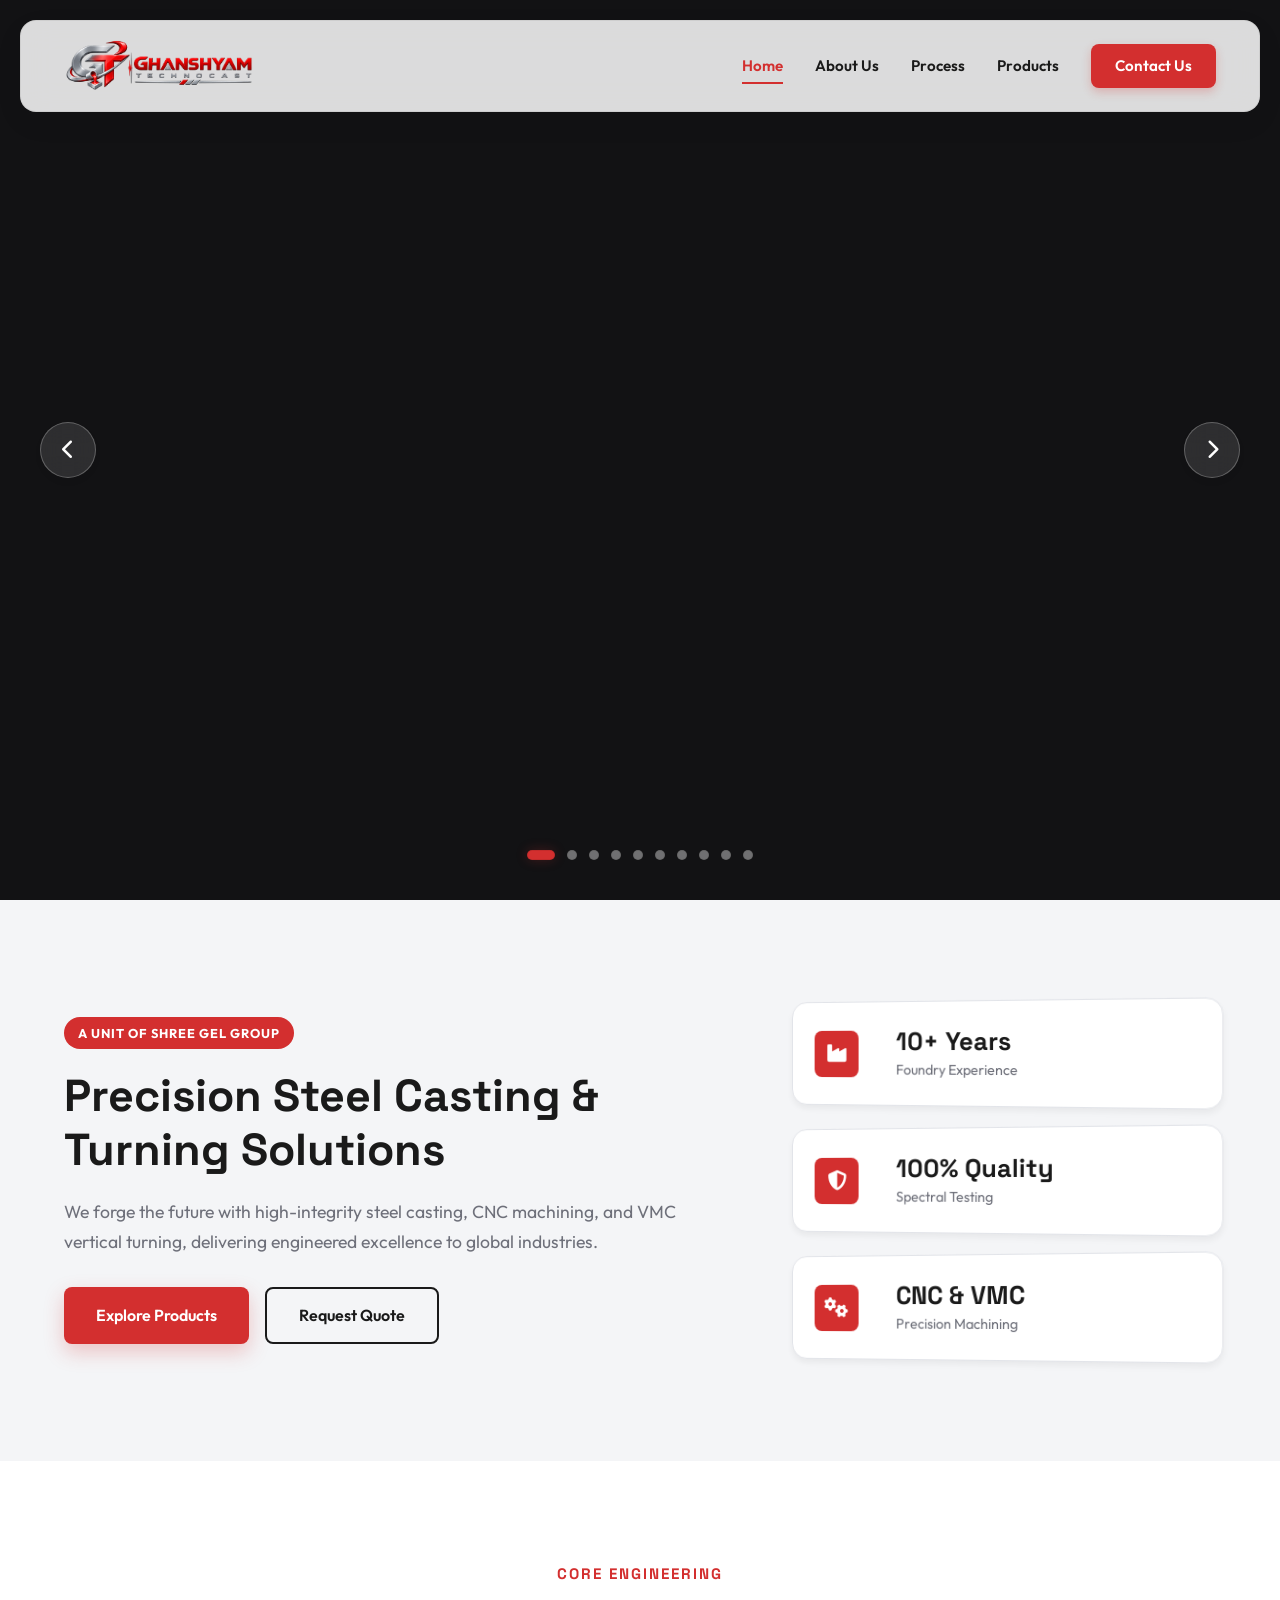
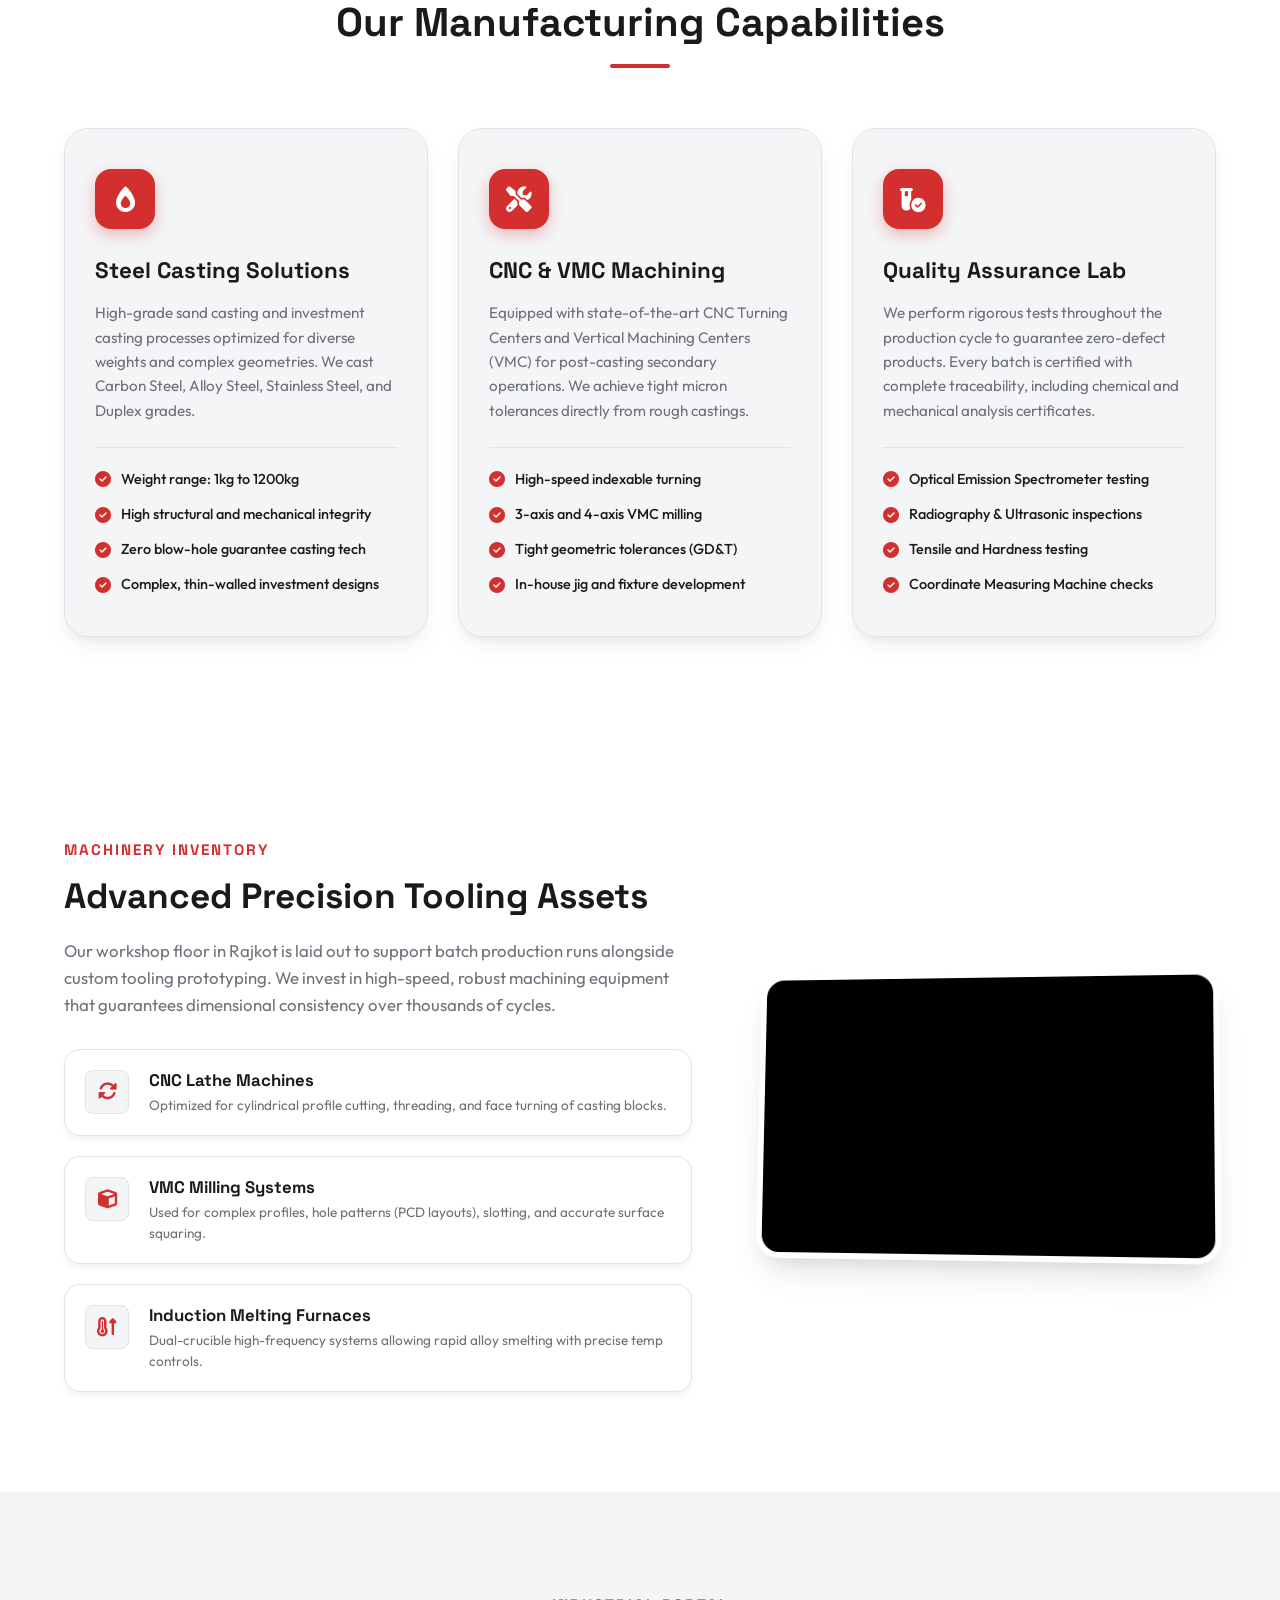
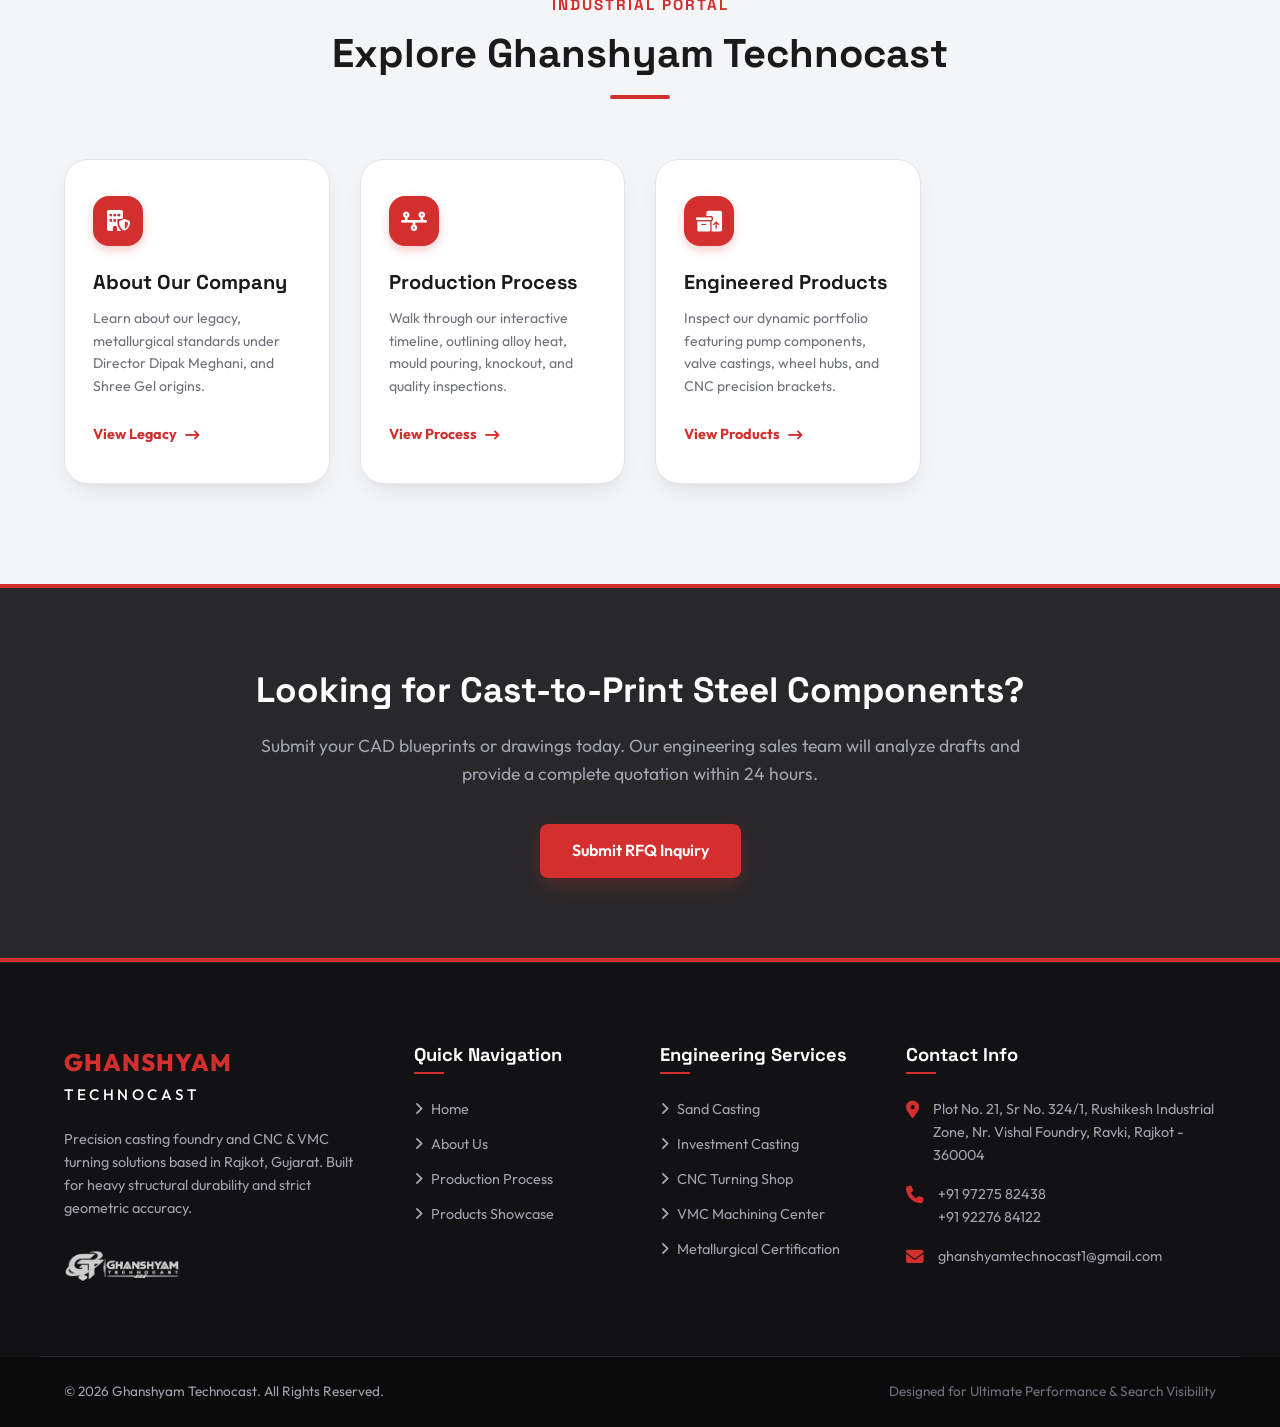
==== index.html @ 9646b6af "fix: mobile responsiveness, contact details layout, and logo image caching updates" ====
<!DOCTYPE html>
<html lang="en">
<head>
    <meta charset="UTF-8">
    <meta name="viewport" content="width=device-width, initial-scale=1.0">
    <title>Ghanshyam Technocast | Steel Castings & CNC VMC Machining Rajkot</title>
    
    <!-- SEO Meta Tags -->
    <meta name="description" content="Ghanshyam Technocast is a premier steel casting foundry and precision CNC & VMC turning solutions provider in Rajkot, Gujarat. Specializing in high-quality custom metal castings and machined engineering components.">
    <meta name="keywords" content="Steel Casting, Investment Casting, Sand Casting, CNC Turning, VMC Machining, Ghanshyam Technocast, Foundry Rajkot, Steel Foundry Gujarat, Precision Machining, Dipak Meghani, Shree Gel, Industrial Castings">
    <meta name="author" content="Ghanshyam Technocast">
    <meta name="robots" content="index, follow">
    
    <!-- Open Graph / Facebook -->
    <meta property="og:type" content="website">
    <meta property="og:url" content="https://www.ghanshyamtechnocast.com/">
    <meta property="og:title" content="Ghanshyam Technocast | Premium Steel Castings & CNC VMC Solutions">
    <meta property="og:description" content="Leading manufacturer of steel casting products and high-precision CNC/VMC machined components in Rajkot. Delivering unmatched quality, dimensional accuracy, and structural integrity.">
    <meta property="og:image" content="https://images.unsplash.com/photo-1504917595217-d4dc5ebe6122?q=80&w=800">

    <!-- Google Fonts -->
    <link rel="preconnect" href="https://fonts.googleapis.com">
    <link rel="preconnect" href="https://fonts.gstatic.com" crossorigin>
    <link href="https://fonts.googleapis.com/css2?family=Outfit:wght@300;400;500;600;700;800;900&family=Space+Grotesk:wght@400;500;600;700&display=swap" rel="stylesheet">

    <!-- FontAwesome Icons -->
    <link rel="stylesheet" href="https://cdnjs.cloudflare.com/ajax/libs/font-awesome/6.4.0/css/all.min.css">

    <!-- Custom CSS -->
    <link rel="stylesheet" href="style.css?v=1.4">

    <!-- JSON-LD Structured Data (SEO) -->
    <script type="application/ld+json">
    {
      "@context": "https://schema.org",
      "@type": "LocalBusiness",
      "name": "Ghanshyam Technocast",
      "image": "https://images.unsplash.com/photo-1504917595217-d4dc5ebe6122?q=80&w=800",
      "description": "Manufacturer of high-grade steel castings and provider of high-precision CNC & VMC turning solutions in Rajkot, Gujarat.",
      "address": {
        "@type": "PostalAddress",
        "streetAddress": "Plot No. 21, Sr No. 324/1, Rushikesh Industrial Zone, Nr. Vishal Foundry, Ravki",
        "addressLocality": "Rajkot",
        "addressRegion": "Gujarat",
        "postalCode": "360004",
        "addressCountry": "IN"
      },
      "geo": {
        "@type": "GeoCoordinates",
        "latitude": "22.1852",
        "longitude": "70.7936"
      },
      "url": "https://www.ghanshyamtechnocast.com/",
      "telephone": "+919727582438",
      "priceRange": "$$",
      "openingHoursSpecification": [
        {
          "@type": "OpeningHoursSpecification",
          "dayOfWeek": [
            "Monday",
            "Tuesday",
            "Wednesday",
            "Thursday",
            "Friday",
            "Saturday"
          ],
          "opens": "08:00",
          "closes": "18:00"
        }
      ],
      "founder": {
        "@type": "Person",
        "name": "Dipak Meghani"
      },
      "department": {
        "@type": "MassManufacturing",
        "name": "Steel Foundry & Precision Machine Shop"
      }
    }
    </script>
</head>
<body>

    <!-- Scroll Progress Indicator -->
    <div id="scroll-progress"></div>

    <!-- Header / Navigation Bar -->
    <header class="header">
        <div class="container header-container">
            <a href="index.html" class="logo-image-link">
                <img src="Ghanshyam Technocast Logo.png?v=1.5" alt="Ghanshyam Technocast Logo" class="navbar-logo-img">
            </a>
            
            <nav class="nav-menu">
                <a href="index.html" class="nav-link active">Home</a>
                <a href="about.html" class="nav-link">About Us</a>
                <a href="process.html" class="nav-link">Process</a>
                <a href="products.html" class="nav-link">Products</a>
                <a href="contact.html" class="nav-link contact-btn">Contact Us</a>
            </nav>

            <button class="mobile-nav-toggle" aria-label="Toggle navigation">
                <span class="bar"></span>
                <span class="bar"></span>
                <span class="bar"></span>
            </button>
        </div>
    </header>

    <!-- Hero Section -->
    <section id="home" class="hero-section">
        <!-- Image Slider (10 Casting Images) -->
        <div class="hero-slider">
            <div class="slide active" style="background-image: linear-gradient(rgba(18, 18, 20, 0.2), rgba(18, 18, 20, 0.45)), url('images/casting1.png');"></div>
            <div class="slide" style="background-image: linear-gradient(rgba(18, 18, 20, 0.2), rgba(18, 18, 20, 0.45)), url('images/casting2.png');"></div>
            <div class="slide" style="background-image: linear-gradient(rgba(18, 18, 20, 0.2), rgba(18, 18, 20, 0.45)), url('images/casting3.png');"></div>
            <div class="slide" style="background-image: linear-gradient(rgba(18, 18, 20, 0.2), rgba(18, 18, 20, 0.45)), url('images/casting4.png');"></div>
            <div class="slide" style="background-image: linear-gradient(rgba(18, 18, 20, 0.2), rgba(18, 18, 20, 0.45)), url('images/casting5.png');"></div>
            <div class="slide" style="background-image: linear-gradient(rgba(18, 18, 20, 0.2), rgba(18, 18, 20, 0.45)), url('images/casting6.png');"></div>
            <div class="slide" style="background-image: linear-gradient(rgba(18, 18, 20, 0.2), rgba(18, 18, 20, 0.45)), url('images/casting7.png');"></div>
            <div class="slide" style="background-image: linear-gradient(rgba(18, 18, 20, 0.2), rgba(18, 18, 20, 0.45)), url('images/casting8.png');"></div>
            <div class="slide" style="background-image: linear-gradient(rgba(18, 18, 20, 0.2), rgba(18, 18, 20, 0.45)), url('images/casting9.png');"></div>
            <div class="slide" style="background-image: linear-gradient(rgba(18, 18, 20, 0.2), rgba(18, 18, 20, 0.45)), url('images/casting10.png');"></div>
        </div>

        <!-- Slider Navigation Controls -->
        <button class="slider-btn prev-btn" aria-label="Previous Slide">
            <i class="fa-solid fa-chevron-left"></i>
        </button>
        <button class="slider-btn next-btn" aria-label="Next Slide">
            <i class="fa-solid fa-chevron-right"></i>
        </button>

        <!-- Slider Navigation Dots -->
        <div class="slider-dots">
            <span class="dot active" data-slide="0"></span>
            <span class="dot" data-slide="1"></span>
            <span class="dot" data-slide="2"></span>
            <span class="dot" data-slide="3"></span>
            <span class="dot" data-slide="4"></span>
            <span class="dot" data-slide="5"></span>
            <span class="dot" data-slide="6"></span>
            <span class="dot" data-slide="7"></span>
            <span class="dot" data-slide="8"></span>
            <span class="dot" data-slide="9"></span>
        </div>

    </section>

    <!-- Intro / Welcoming Overview Section (Moved from hero overlay) -->
    <section id="intro-overview" class="intro-overview-section scroll-reveal" style="background-color: var(--color-bg-light);">
        <div class="container intro-overview-grid">
            <div class="intro-text-column">
                <div class="badge" style="display: inline-block; background: var(--color-primary); color: #ffffff; padding: 6px 14px; border-radius: var(--radius-full); font-size: 0.8rem; font-weight: 700; letter-spacing: 1px; text-transform: uppercase; margin-bottom: 20px;">A Unit of Shree Gel Group</div>
                <h2 class="intro-title" style="font-size: 2.8rem; font-weight: 800; color: var(--color-text-dark); margin-bottom: 20px; line-height: 1.2;">Precision Steel Casting & Turning Solutions</h2>
                <p class="intro-subtitle" style="font-size: 1.1rem; color: var(--color-text-muted); line-height: 1.7; margin-bottom: 30px;">We forge the future with high-integrity steel casting, CNC machining, and VMC vertical turning, delivering engineered excellence to global industries.</p>
                <div class="intro-actions" style="display: flex; gap: 16px;">
                    <a href="products.html" class="btn btn-primary">Explore Products</a>
                    <a href="contact.html" class="btn btn-outline" style="border-color: var(--color-text-dark); color: var(--color-text-dark);">Request Quote</a>
                </div>
            </div>
            
            <div class="intro-stats-column" style="display: flex; flex-direction: column; gap: 20px;">
                <div class="stat-card-3d" style="background: #ffffff; border: 1px solid var(--color-border-light); box-shadow: var(--shadow-3d-flat);">
                    <div class="stat-icon-wrapper" style="background: var(--color-primary); color: #ffffff;"><i class="fa-solid fa-industry"></i></div>
                    <div class="stat-info" style="margin-left: 20px; display: inline-block; vertical-align: middle;">
                        <h3 style="font-size: 1.6rem; font-weight: 700; color: var(--color-text-dark); margin-bottom: 2px;">10+ Years</h3>
                        <p style="font-size: 0.9rem; color: var(--color-text-muted); margin-bottom: 0;">Foundry Experience</p>
                    </div>
                </div>
                <div class="stat-card-3d" style="background: #ffffff; border: 1px solid var(--color-border-light); box-shadow: var(--shadow-3d-flat);">
                    <div class="stat-icon-wrapper" style="background: var(--color-primary); color: #ffffff;"><i class="fa-solid fa-shield-halved"></i></div>
                    <div class="stat-info" style="margin-left: 20px; display: inline-block; vertical-align: middle;">
                        <h3 style="font-size: 1.6rem; font-weight: 700; color: var(--color-text-dark); margin-bottom: 2px;">100% Quality</h3>
                        <p style="font-size: 0.9rem; color: var(--color-text-muted); margin-bottom: 0;">Spectral Testing</p>
                    </div>
                </div>
                <div class="stat-card-3d" style="background: #ffffff; border: 1px solid var(--color-border-light); box-shadow: var(--shadow-3d-flat);">
                    <div class="stat-icon-wrapper" style="background: var(--color-primary); color: #ffffff;"><i class="fa-solid fa-gears"></i></div>
                    <div class="stat-info" style="margin-left: 20px; display: inline-block; vertical-align: middle;">
                        <h3 style="font-size: 1.6rem; font-weight: 700; color: var(--color-text-dark); margin-bottom: 2px;">CNC & VMC</h3>
                        <p style="font-size: 0.9rem; color: var(--color-text-muted); margin-bottom: 0;">Precision Machining</p>
                    </div>
                </div>
            </div>
        </div>
    </section>

    <!-- Capabilities Section (Merged back to homepage) -->
    <section id="capabilities" class="capabilities-section scroll-reveal">
        <div class="container">
            <div class="section-header">
                <span class="sub-heading">Core Engineering</span>
                <h2>Our Manufacturing Capabilities</h2>
                <div class="header-line"></div>
            </div>

            <div class="capabilities-grid">
                <!-- Card 1: Steel Casting -->
                <div class="capability-card-3d tilt-target">
                    <div class="card-glow"></div>
                    <div class="card-inner">
                        <div class="icon-box"><i class="fa-solid fa-fire-flame-simple"></i></div>
                        <h3>Steel Casting Solutions</h3>
                        <p>High-grade sand casting and investment casting processes optimized for diverse weights and complex geometries. We cast Carbon Steel, Alloy Steel, Stainless Steel, and Duplex grades.</p>
                        <ul class="capability-bullets">
                            <li><i class="fa-solid fa-circle-check"></i> Weight range: 1kg to 1200kg</li>
                            <li><i class="fa-solid fa-circle-check"></i> High structural and mechanical integrity</li>
                            <li><i class="fa-solid fa-circle-check"></i> Zero blow-hole guarantee casting tech</li>
                            <li><i class="fa-solid fa-circle-check"></i> Complex, thin-walled investment designs</li>
                        </ul>
                    </div>
                </div>

                <!-- Card 2: CNC / VMC Turning -->
                <div class="capability-card-3d tilt-target">
                    <div class="card-glow"></div>
                    <div class="card-inner">
                        <div class="icon-box"><i class="fa-solid fa-screwdriver-wrench"></i></div>
                        <h3>CNC & VMC Machining</h3>
                        <p>Equipped with state-of-the-art CNC Turning Centers and Vertical Machining Centers (VMC) for post-casting secondary operations. We achieve tight micron tolerances directly from rough castings.</p>
                        <ul class="capability-bullets">
                            <li><i class="fa-solid fa-circle-check"></i> High-speed indexable turning</li>
                            <li><i class="fa-solid fa-circle-check"></i> 3-axis and 4-axis VMC milling</li>
                            <li><i class="fa-solid fa-circle-check"></i> Tight geometric tolerances (GD&T)</li>
                            <li><i class="fa-solid fa-circle-check"></i> In-house jig and fixture development</li>
                        </ul>
                    </div>
                </div>

                <!-- Card 3: Quality Testing -->
                <div class="capability-card-3d tilt-target">
                    <div class="card-glow"></div>
                    <div class="card-inner">
                        <div class="icon-box"><i class="fa-solid fa-vial-circle-check"></i></div>
                        <h3>Quality Assurance Lab</h3>
                        <p>We perform rigorous tests throughout the production cycle to guarantee zero-defect products. Every batch is certified with complete traceability, including chemical and mechanical analysis certificates.</p>
                        <ul class="capability-bullets">
                            <li><i class="fa-solid fa-circle-check"></i> Optical Emission Spectrometer testing</li>
                            <li><i class="fa-solid fa-circle-check"></i> Radiography & Ultrasonic inspections</li>
                            <li><i class="fa-solid fa-circle-check"></i> Tensile and Hardness testing</li>
                            <li><i class="fa-solid fa-circle-check"></i> Coordinate Measuring Machine checks</li>
                        </ul>
                    </div>
                </div>
            </div>
        </div>
    </section>

    <!-- Machinery Assets Section -->
    <section class="quality-assurance-section scroll-reveal" style="background-color: #ffffff;">
        <div class="container">
            <div class="quality-detailed-grid">
                <div class="quality-text-box">
                    <span class="sub-heading">Machinery Inventory</span>
                    <h2>Advanced Precision Tooling Assets</h2>
                    <p>Our workshop floor in Rajkot is laid out to support batch production runs alongside custom tooling prototyping. We invest in high-speed, robust machining equipment that guarantees dimensional consistency over thousands of cycles.</p>
                    
                    <div class="qa-grid-3d">
                        <div class="qa-card-mini-3d">
                            <i class="fa-solid fa-rotate"></i>
                            <div>
                                <h4>CNC Lathe Machines</h4>
                                <p>Optimized for cylindrical profile cutting, threading, and face turning of casting blocks.</p>
                            </div>
                        </div>

                        <div class="qa-card-mini-3d">
                            <i class="fa-solid fa-cube"></i>
                            <div>
                                <h4>VMC Milling Systems</h4>
                                <p>Used for complex profiles, hole patterns (PCD layouts), slotting, and accurate surface squaring.</p>
                            </div>
                        </div>

                        <div class="qa-card-mini-3d">
                            <i class="fa-solid fa-temperature-arrow-up"></i>
                            <div>
                                <h4>Induction Melting Furnaces</h4>
                                <p>Dual-crucible high-frequency systems allowing rapid alloy smelting with precise temp controls.</p>
                            </div>
                        </div>
                    </div>
                </div>

                <div class="quality-visual-box">
                    <div class="video-card-3d">
                        <video class="machinery-video-player" autoplay muted loop playsinline>
                            <source src="Technocast Video.mp4" type="video/mp4">
                            Your browser does not support the video tag.
                        </video>
                    </div>
                </div>
            </div>
        </div>
    </section>

    <!-- Welcome / Shortcuts Portal Section -->
    <section class="home-portal-section scroll-reveal">
        <div class="container">
            <div class="section-header">
                <span class="sub-heading">Industrial Portal</span>
                <h2>Explore Ghanshyam Technocast</h2>
                <div class="header-line"></div>
            </div>

            <div class="portal-grid">
                <!-- Portal Card 1: About Us -->
                <div class="portal-card-3d tilt-target">
                    <div class="card-glow"></div>
                    <div class="card-inner">
                        <div class="portal-icon"><i class="fa-solid fa-building-shield"></i></div>
                        <h3>About Our Company</h3>
                        <p>Learn about our legacy, metallurgical standards under Director Dipak Meghani, and Shree Gel origins.</p>
                        <a href="about.html" class="portal-link">View Legacy <i class="fa-solid fa-arrow-right-long"></i></a>
                    </div>
                </div>

                <!-- Portal Card 2: Process -->
                <div class="portal-card-3d tilt-target">
                    <div class="card-glow"></div>
                    <div class="card-inner">
                        <div class="portal-icon"><i class="fa-solid fa-timeline"></i></div>
                        <h3>Production Process</h3>
                        <p>Walk through our interactive timeline, outlining alloy heat, mould pouring, knockout, and quality inspections.</p>
                        <a href="process.html" class="portal-link">View Process <i class="fa-solid fa-arrow-right-long"></i></a>
                    </div>
                </div>

                <!-- Portal Card 3: Products -->
                <div class="portal-card-3d tilt-target">
                    <div class="card-glow"></div>
                    <div class="card-inner">
                        <div class="portal-icon"><i class="fa-solid fa-boxes-packing"></i></div>
                        <h3>Engineered Products</h3>
                        <p>Inspect our dynamic portfolio featuring pump components, valve castings, wheel hubs, and CNC precision brackets.</p>
                        <a href="products.html" class="portal-link">View Products <i class="fa-solid fa-arrow-right-long"></i></a>
                    </div>
                </div>
            </div>
        </div>
    </section>

    <!-- Call to Action Banner -->
    <section class="qc-banner scroll-reveal">
        <div class="container qc-wrapper">
            <div class="qc-content">
                <h2>Looking for Cast-to-Print Steel Components?</h2>
                <p>Submit your CAD blueprints or drawings today. Our engineering sales team will analyze drafts and provide a complete quotation within 24 hours.</p>
                <div class="qc-actions">
                    <a href="contact.html" class="btn btn-primary">Submit RFQ Inquiry</a>
                </div>
            </div>
        </div>
    </section>

    <!-- Footer -->
    <footer class="footer">
        <div class="container footer-grid">
            <div class="footer-col brand-col">
                <a href="index.html" class="footer-logo">
                    <span class="logo-red">GHANSHYAM</span>
                    <span class="logo-white">TECHNOCAST</span>
                </a>
                <p class="brand-desc">Precision casting foundry and CNC & VMC turning solutions based in Rajkot, Gujarat. Built for heavy structural durability and strict geometric accuracy.</p>
                <div class="footer-logo-container" style="margin-top: 15px;">
                    <img src="Ghanshyam Technocast Logo.png?v=1.5" alt="Ghanshyam Technocast Logo" class="footer-logo-img" style="max-height: 45px; width: auto; object-fit: contain; filter: brightness(0) invert(1); opacity: 0.8; transition: opacity 0.3s ease;">
                </div>
            </div>

            <div class="footer-col links-col">
                <h3>Quick Navigation</h3>
                <ul class="footer-links">
                    <li><a href="index.html"><i class="fa-solid fa-angle-right"></i> Home</a></li>
                    <li><a href="about.html"><i class="fa-solid fa-angle-right"></i> About Us</a></li>
                    <li><a href="process.html"><i class="fa-solid fa-angle-right"></i> Production Process</a></li>
                    <li><a href="products.html"><i class="fa-solid fa-angle-right"></i> Products Showcase</a></li>
                </ul>
            </div>

            <div class="footer-col links-col">
                <h3>Engineering Services</h3>
                <ul class="footer-links">
                    <li><a href="index.html#capabilities"><i class="fa-solid fa-angle-right"></i> Sand Casting</a></li>
                    <li><a href="index.html#capabilities"><i class="fa-solid fa-angle-right"></i> Investment Casting</a></li>
                    <li><a href="index.html#capabilities"><i class="fa-solid fa-angle-right"></i> CNC Turning Shop</a></li>
                    <li><a href="index.html#capabilities"><i class="fa-solid fa-angle-right"></i> VMC Machining Center</a></li>
                    <li><a href="index.html#capabilities"><i class="fa-solid fa-angle-right"></i> Metallurgical Certification</a></li>
                </ul>
            </div>

            <div class="footer-col contact-col">
                <h3>Contact Info</h3>
                <ul class="footer-contact">
                    <li>
                        <i class="fa-solid fa-location-dot"></i>
                        <span>Plot No. 21, Sr No. 324/1, Rushikesh Industrial Zone, Nr. Vishal Foundry, Ravki, Rajkot - 360004</span>
                    </li>
                    <li>
                        <i class="fa-solid fa-phone"></i>
                        <span>
                            <a href="tel:+919727582438">+91 97275 82438</a><br>
                            <a href="tel:+919227684122">+91 92276 84122</a>
                        </span>
                    </li>
                    <li>
                        <i class="fa-solid fa-envelope"></i>
                        <span>
                            <a href="mailto:ghanshyamtechnocast1@gmail.com">ghanshyamtechnocast1@gmail.com</a>
                        </span>
                    </li>
                </ul>
            </div>
        </div>

        <div class="footer-bottom">
            <div class="container footer-bottom-wrapper">
                <p class="copyright">&copy; <span id="year">2026</span> Ghanshyam Technocast. All Rights Reserved.</p>
                <p class="designer">Designed for Ultimate Performance & Search Visibility</p>
            </div>
        </div>
    </footer>

    <!-- Custom Script -->
    <script src="script.js"></script>
</body>
</html>
---- style.css ----
/* 
   Ghanshyam Technocast - Premium Styling System
   Theme: Red, White, Grey
   Design Style: Premium 3D, Glassmorphism, Micro-animations, Stylish Typography
*/

/* --- Design Tokens / CSS Variables --- */
:root {
    /* Color Palette */
    --color-bg-dark: #121214;
    --color-bg-light: #f4f5f7;
    --color-bg-card-dark: #1c1c1f;
    --color-bg-card-light: #ffffff;
    
    --color-primary: #d32f2f;      /* Premium Crimson Red */
    --color-primary-hover: #ef5350;/* Lighter Red */
    --color-primary-glow: rgba(211, 47, 47, 0.25);
    
    --color-text-dark: #1a1a1a;
    --color-text-light: #ffffff;
    --color-text-muted: #6e707a;
    --color-text-muted-light: #a0a2ad;
    
    --color-border-light: #e2e4e9;
    --color-border-dark: #2a2a2e;
    
    /* Typography */
    --font-heading: 'Space Grotesk', sans-serif;
    --font-body: 'Outfit', sans-serif;
    
    /* Shadows & Depths (3D Effect) */
    --shadow-3d-flat: 0 4px 6px rgba(0, 0, 0, 0.05);
    --shadow-3d-normal: 0 10px 25px -5px rgba(0, 0, 0, 0.08), 0 8px 10px -6px rgba(0, 0, 0, 0.05);
    --shadow-3d-premium: 0 20px 35px -10px rgba(0, 0, 0, 0.12), 0 10px 20px -8px rgba(0, 0, 0, 0.08);
    --shadow-3d-hover: 0 30px 50px -15px rgba(0, 0, 0, 0.2), 0 15px 25px -10px rgba(211, 47, 47, 0.15);
    
    --shadow-inset-3d: inset 0 2px 4px rgba(0, 0, 0, 0.06), inset 0 -2px 4px rgba(255, 255, 255, 0.8);
    --shadow-inset-3d-dark: inset 0 2px 4px rgba(0, 0, 0, 0.5), inset 0 -2px 4px rgba(255, 255, 255, 0.05);

    /* Border Radius */
    --radius-sm: 8px;
    --radius-md: 16px;
    --radius-lg: 24px;
    --radius-full: 9999px;
    
    /* Transitions */
    --transition-smooth: all 0.4s cubic-bezier(0.25, 1, 0.5, 1);
    --transition-fast: all 0.2s ease;
}

/* --- Base & Reset Rules --- */
*, *::before, *::after {
    box-sizing: border-box;
    margin: 0;
    padding: 0;
}

html {
    scroll-behavior: smooth;
    font-size: 16px;
    background-color: var(--color-bg-light);
    color: var(--color-text-dark);
    font-family: var(--font-body);
    overflow-x: hidden;
}

body {
    overflow-x: hidden;
    line-height: 1.6;
    -webkit-font-smoothing: antialiased;
}

.container {
    width: 100%;
    max-width: 1200px;
    margin: 0 auto;
    padding: 0 24px;
}

/* --- Typography System --- */
h1, h2, h3, h4, h5, h6 {
    font-family: var(--font-heading);
    font-weight: 700;
    line-height: 1.25;
    color: var(--color-text-dark);
}

a {
    color: inherit;
    text-decoration: none;
    transition: var(--transition-fast);
}

/* Scroll Progress Bar */
#scroll-progress {
    position: fixed;
    top: 0;
    left: 0;
    height: 4px;
    background: linear-gradient(90deg, var(--color-primary), var(--color-primary-hover));
    width: 0%;
    z-index: 1000;
    transition: width 0.1s ease-out;
}

/* --- Header & Floating Navigation --- */
.header {
    position: fixed;
    top: 20px;
    left: 0;
    right: 0;
    width: calc(100% - 40px);
    max-width: 1440px;
    margin: 0 auto;
    background: rgba(255, 255, 255, 0.85);
    backdrop-filter: blur(16px);
    -webkit-backdrop-filter: blur(16px);
    border: 1px solid rgba(0, 0, 0, 0.06);
    box-shadow: 0 10px 30px rgba(0, 0, 0, 0.05);
    border-radius: var(--radius-md);
    z-index: 999;
    transition: var(--transition-smooth);
}

/* Scroll adaptation of header */
.header.scrolled {
    top: 0;
    width: 100%;
    max-width: 100%;
    border-radius: 0;
    border-left: none;
    border-right: none;
    border-top: none;
    background: rgba(255, 255, 255, 0.96);
    box-shadow: 0 8px 30px rgba(0, 0, 0, 0.08);
}

.header-container {
    display: flex;
    justify-content: space-between;
    align-items: center;
    height: 90px;
}

/* Logo Design */
.logo {
    display: flex;
    flex-direction: column;
    font-family: var(--font-heading);
    line-height: 1;
}

.logo-red {
    font-size: 1.4rem;
    font-weight: 800;
    letter-spacing: 1px;
    color: var(--color-primary);
}

.logo-text {
    font-size: 0.9rem;
    font-weight: 500;
    color: var(--color-text-muted);
    letter-spacing: 3px;
    margin-top: 2px;
}

/* Navigation Links */
.nav-menu {
    display: flex;
    align-items: center;
    gap: 32px;
}

.nav-link {
    font-size: 0.95rem;
    font-weight: 600;
    color: var(--color-text-dark);
    position: relative;
    padding: 6px 0;
}

.nav-link::after {
    content: '';
    position: absolute;
    bottom: 0;
    left: 0;
    width: 0;
    height: 2px;
    background-color: var(--color-primary);
    transition: var(--transition-fast);
}

.nav-link:hover {
    color: var(--color-primary);
}

.nav-link:hover::after,
.nav-link.active::after {
    width: 100%;
}

.nav-link.active {
    color: var(--color-primary);
}

/* Call-to-action Nav Button */
.contact-btn {
    background: var(--color-primary);
    color: var(--color-text-light) !important;
    padding: 10px 24px !important;
    border-radius: var(--radius-sm);
    box-shadow: 0 4px 10px var(--color-primary-glow);
    font-weight: 600;
}

.contact-btn::after {
    display: none;
}

.contact-btn:hover {
    background: var(--color-primary-hover);
    transform: translateY(-2px);
    box-shadow: 0 6px 15px var(--color-primary-glow);
}

/* Mobile Nav Toggle */
.mobile-nav-toggle {
    display: none;
    background: none;
    border: none;
    cursor: pointer;
    flex-direction: column;
    justify-content: space-between;
    width: 24px;
    height: 18px;
}

.mobile-nav-toggle .bar {
    width: 100%;
    height: 2px;
    background-color: var(--color-text-dark);
    transition: var(--transition-fast);
}

/* --- Hero Section & Dynamic Slider --- */
.hero-section {
    position: relative;
    height: 100vh;
    min-height: 700px;
    display: flex;
    align-items: center;
    justify-content: center;
    overflow: hidden;
    background-color: var(--color-bg-dark);
}

.hero-slider {
    position: absolute;
    top: 0;
    left: 0;
    width: 100%;
    height: 100%;
    z-index: 1;
}

.hero-slider .slide {
    position: absolute;
    top: 0;
    left: 0;
    width: 100%;
    height: 100%;
    background-size: cover;
    background-position: center;
    opacity: 0;
    transition: opacity 1.5s ease-in-out;
}

.hero-slider .slide.active {
    opacity: 1;
}

.hero-content-wrapper {
    position: relative;
    z-index: 2;
    display: grid;
    grid-template-columns: 1.2fr 0.8fr;
    align-items: center;
    gap: 48px;
    margin-top: 60px;
}

.hero-content {
    color: var(--color-text-light);
}

.hero-content .badge {
    display: inline-block;
    background: var(--color-primary);
    color: var(--color-text-light);
    font-weight: 700;
    font-size: 0.85rem;
    padding: 6px 16px;
    border-radius: var(--radius-full);
    margin-bottom: 24px;
    letter-spacing: 1px;
}

.hero-title {
    font-size: 3.5rem;
    font-weight: 800;
    color: var(--color-text-light);
    margin-bottom: 20px;
    line-height: 1.15;
}

.hero-subtitle {
    font-size: 1.2rem;
    font-weight: 400;
    color: var(--color-text-muted-light);
    margin-bottom: 36px;
    max-width: 580px;
}

.hero-actions {
    display: flex;
    gap: 16px;
}

/* Button UI Components */
.btn {
    display: inline-flex;
    align-items: center;
    justify-content: center;
    padding: 14px 32px;
    font-size: 1rem;
    font-weight: 600;
    border-radius: var(--radius-sm);
    transition: var(--transition-smooth);
    cursor: pointer;
    border: none;
}

.btn-primary {
    background: var(--color-primary);
    color: var(--color-text-light);
    box-shadow: 0 8px 20px var(--color-primary-glow);
}

.btn-primary:hover {
    background: var(--color-primary-hover);
    transform: translateY(-3px);
    box-shadow: 0 12px 25px rgba(211, 47, 47, 0.4);
}

.btn-outline {
    background: transparent;
    color: var(--color-text-light);
    border: 2px solid rgba(255, 255, 255, 0.4);
}

.btn-outline:hover {
    border-color: var(--color-text-light);
    background: rgba(255, 255, 255, 0.1);
    transform: translateY(-3px);
}

.btn-sm {
    padding: 8px 18px;
    font-size: 0.85rem;
}

/* 3D Stat Cards in Hero Section */
.hero-stats-grid {
    display: flex;
    flex-direction: column;
    gap: 20px;
}

.stat-card-3d {
    background: rgba(28, 28, 31, 0.6);
    border: 1px solid rgba(255, 255, 255, 0.1);
    backdrop-filter: blur(12px);
    -webkit-backdrop-filter: blur(12px);
    border-radius: var(--radius-md);
    padding: 24px;
    display: flex;
    align-items: center;
    gap: 20px;
    box-shadow: var(--shadow-3d-normal);
    transition: var(--transition-smooth);
    transform: perspective(800px) rotateY(-10deg);
}

.stat-card-3d:hover {
    transform: perspective(800px) rotateY(0deg) translateY(-5px);
    border-color: var(--color-primary);
    background: rgba(28, 28, 31, 0.85);
    box-shadow: var(--shadow-3d-hover);
}

.stat-icon-wrapper {
    width: 48px;
    height: 48px;
    border-radius: var(--radius-sm);
    background: var(--color-primary);
    color: var(--color-text-light);
    display: flex;
    align-items: center;
    justify-content: center;
    font-size: 1.3rem;
}

.stat-card-3d h3 {
    font-size: 1.6rem;
    font-weight: 700;
    color: var(--color-text-light);
}

.stat-card-3d p {
    font-size: 0.9rem;
    color: var(--color-text-muted-light);
}

/* Scroll indicator */
.hero-scroll-indicator {
    position: absolute;
    bottom: 24px;
    left: 50%;
    transform: translateX(-50%);
    z-index: 2;
    display: flex;
    flex-direction: column;
    align-items: center;
    gap: 8px;
    color: var(--color-text-muted-light);
    font-size: 0.75rem;
    letter-spacing: 2px;
}

.hero-scroll-indicator .mouse {
    width: 20px;
    height: 32px;
    border: 2px solid var(--color-text-muted-light);
    border-radius: 12px;
    position: relative;
}

.hero-scroll-indicator .wheel {
    width: 4px;
    height: 8px;
    background: var(--color-primary);
    border-radius: 2px;
    position: absolute;
    top: 6px;
    left: 50%;
    transform: translateX(-50%);
    animation: scroll-wheel 1.6s infinite;
}

@keyframes scroll-wheel {
    0% { top: 6px; opacity: 1; }
    50% { top: 16px; opacity: 0; }
    100% { top: 6px; opacity: 1; }
}

/* --- Section Formatting System --- */
section {
    padding: 100px 0;
}

.section-header {
    text-align: center;
    max-width: 700px;
    margin: 0 auto 60px auto;
}

.sub-heading {
    display: inline-block;
    color: var(--color-primary);
    font-family: var(--font-heading);
    font-weight: 700;
    font-size: 0.95rem;
    letter-spacing: 2px;
    text-transform: uppercase;
    margin-bottom: 12px;
}

.section-header h2 {
    font-size: 2.5rem;
    font-weight: 800;
}

.header-line {
    width: 60px;
    height: 4px;
    background-color: var(--color-primary);
    margin: 16px auto 0 auto;
    border-radius: var(--radius-full);
}

/* --- About Section --- */
.about-section {
    background-color: var(--color-bg-light);
}

.about-grid {
    display: grid;
    grid-template-columns: 1.1fr 0.9fr;
    gap: 60px;
    align-items: center;
}

.about-text-content h3 {
    font-size: 1.8rem;
    margin-bottom: 20px;
    color: var(--color-text-dark);
}

.about-text-content p {
    color: var(--color-text-muted);
    margin-bottom: 20px;
    font-size: 1.05rem;
}

.features-list {
    margin-top: 36px;
    display: flex;
    flex-direction: column;
    gap: 24px;
}

.feature-item {
    display: flex;
    gap: 20px;
}

.feature-icon {
    flex-shrink: 0;
    width: 48px;
    height: 48px;
    background: var(--color-bg-card-light);
    border: 1px solid var(--color-border-light);
    box-shadow: var(--shadow-3d-flat);
    border-radius: var(--radius-sm);
    color: var(--color-primary);
    display: flex;
    align-items: center;
    justify-content: center;
    font-size: 1.25rem;
}

.feature-item h4 {
    font-size: 1.1rem;
    margin-bottom: 4px;
}

.feature-item p {
    font-size: 0.95rem;
    margin-bottom: 0;
}

/* 3D Image Frame */
.about-visual-content {
    display: flex;
    justify-content: center;
}

.image-box-3d {
    position: relative;
    width: 100%;
    max-width: 440px;
    aspect-ratio: 4/5;
    border-radius: var(--radius-lg);
    transform: perspective(1000px) rotateY(-8deg) rotateX(4deg);
    transition: var(--transition-smooth);
}

.image-box-3d img {
    width: 100%;
    height: 100%;
    object-fit: cover;
    border-radius: var(--radius-lg);
    border: 6px solid var(--color-bg-card-light);
    box-shadow: var(--shadow-3d-premium);
    position: relative;
    z-index: 2;
}

.overlay-box-3d {
    position: absolute;
    bottom: -24px;
    left: -24px;
    background: var(--color-bg-dark);
    color: var(--color-text-light);
    border-left: 5px solid var(--color-primary);
    padding: 24px;
    border-radius: var(--radius-md);
    z-index: 3;
    width: 220px;
    box-shadow: var(--shadow-3d-premium);
    transition: var(--transition-smooth);
}

.overlay-box-3d .num {
    display: block;
    font-family: var(--font-heading);
    font-size: 2.5rem;
    font-weight: 800;
    line-height: 1;
    color: var(--color-primary);
}

.overlay-box-3d .txt {
    font-size: 0.85rem;
    font-weight: 500;
    color: var(--color-text-muted-light);
}

.box-shadow-element {
    position: absolute;
    top: 20px;
    right: -20px;
    width: 100%;
    height: 100%;
    background-color: var(--color-primary);
    opacity: 0.08;
    border-radius: var(--radius-lg);
    z-index: 1;
}

.image-box-3d:hover {
    transform: perspective(1000px) rotateY(0deg) rotateX(0deg) scale(1.02);
}

.image-box-3d:hover .overlay-box-3d {
    transform: translate(10px, -10px);
}


/* --- Capabilities Section (3D Tilt Cards) --- */
.capabilities-section {
    background-color: #ffffff;
}

.capabilities-grid {
    display: grid;
    grid-template-columns: repeat(3, 1fr);
    gap: 30px;
}

.capability-card-3d {
    position: relative;
    background: var(--color-bg-light);
    border-radius: var(--radius-lg);
    padding: 40px 30px;
    box-shadow: var(--shadow-3d-normal);
    transition: transform 0.1s ease-out, box-shadow 0.3s ease;
    transform-style: preserve-3d;
    overflow: hidden;
    border: 1px solid var(--color-border-light);
}

/* Card hover glow background */
.card-glow {
    position: absolute;
    width: 200px;
    height: 200px;
    background: radial-gradient(circle, rgba(211, 47, 47, 0.15) 0%, rgba(255,255,255,0) 70%);
    border-radius: var(--radius-full);
    pointer-events: none;
    transform: translate(-50%, -50%);
    opacity: 0;
    transition: opacity 0.5s ease;
    z-index: 1;
}

.capability-card-3d:hover .card-glow {
    opacity: 1;
}

.card-inner {
    position: relative;
    z-index: 2;
    transform: translateZ(30px); /* 3D pop up inside */
}

.capability-card-3d .icon-box {
    width: 60px;
    height: 60px;
    background-color: var(--color-primary);
    color: var(--color-text-light);
    border-radius: var(--radius-md);
    display: flex;
    align-items: center;
    justify-content: center;
    font-size: 1.6rem;
    margin-bottom: 28px;
    box-shadow: 0 6px 15px rgba(211, 47, 47, 0.3);
}

.capability-card-3d h3 {
    font-size: 1.4rem;
    margin-bottom: 16px;
}

.capability-card-3d p {
    color: var(--color-text-muted);
    font-size: 0.95rem;
    margin-bottom: 24px;
}

.capability-bullets {
    list-style: none;
    display: flex;
    flex-direction: column;
    gap: 12px;
    border-top: 1px solid var(--color-border-light);
    padding-top: 20px;
}

.capability-bullets li {
    font-size: 0.9rem;
    font-weight: 500;
    color: var(--color-text-dark);
    display: flex;
    align-items: center;
    gap: 10px;
}

.capability-bullets li i {
    color: var(--color-primary);
    font-size: 1rem;
}

.capability-card-3d:hover {
    box-shadow: var(--shadow-3d-hover);
    border-color: rgba(211, 47, 47, 0.3);
}


/* --- Production Process Section --- */
.process-section {
    background-color: var(--color-bg-dark);
    color: var(--color-text-light);
}

.process-section .section-header h2 {
    color: var(--color-text-light);
}

/* Timeline Layout */
.process-timeline {
    position: relative;
    max-width: 900px;
    margin: 60px auto 0 auto;
    padding: 20px 0;
}

.timeline-line {
    position: absolute;
    left: 50%;
    top: 0;
    bottom: 0;
    width: 4px;
    background: var(--color-border-dark);
    transform: translateX(-50%);
    border-radius: var(--radius-full);
}

.timeline-progress {
    position: absolute;
    top: 0;
    left: 0;
    width: 100%;
    height: 0%;
    background: linear-gradient(to bottom, var(--color-primary), var(--color-primary-hover));
    transition: height 0.1s ease-out;
}

.timeline-item {
    position: relative;
    width: 100%;
    margin-bottom: 48px;
    display: flex;
    justify-content: flex-start;
}

.timeline-item:nth-child(even) {
    justify-content: flex-end;
}

.timeline-marker {
    position: absolute;
    left: 50%;
    top: 10px;
    transform: translateX(-50%);
    width: 36px;
    height: 36px;
    border-radius: var(--radius-full);
    background: var(--color-bg-card-dark);
    border: 3px solid var(--color-border-dark);
    color: var(--color-text-muted-light);
    display: flex;
    align-items: center;
    justify-content: center;
    font-weight: 700;
    font-family: var(--font-heading);
    z-index: 5;
    transition: var(--transition-smooth);
}

.timeline-item.active .timeline-marker {
    background: var(--color-primary);
    border-color: var(--color-primary-hover);
    color: var(--color-text-light);
    box-shadow: 0 0 15px var(--color-primary);
    transform: translateX(-50%) scale(1.15);
}

.timeline-content-card {
    width: 45%;
    background: var(--color-bg-card-dark);
    border: 1px solid var(--color-border-dark);
    border-radius: var(--radius-md);
    padding: 30px;
    box-shadow: var(--shadow-3d-normal);
    transition: var(--transition-smooth);
    position: relative;
    transform: translateY(20px);
    opacity: 0.6;
}

.timeline-item.active .timeline-content-card {
    opacity: 1;
    transform: translateY(0);
    border-color: rgba(211, 47, 47, 0.4);
    box-shadow: 0 15px 30px rgba(0,0,0,0.4);
}

.timeline-content-card h3 {
    color: var(--color-text-light);
    font-size: 1.25rem;
    margin-bottom: 12px;
}

.timeline-content-card p {
    color: var(--color-text-muted-light);
    font-size: 0.9rem;
    line-height: 1.5;
}

/* Triangles pointing to line */
.timeline-content-card::after {
    content: '';
    position: absolute;
    top: 20px;
    right: -10px;
    width: 20px;
    height: 20px;
    background: var(--color-bg-card-dark);
    border-right: 1px solid var(--color-border-dark);
    border-top: 1px solid var(--color-border-dark);
    transform: rotate(45deg);
}

.timeline-item:nth-child(even) .timeline-content-card::after {
    left: -10px;
    right: auto;
    border-left: 1px solid var(--color-border-dark);
    border-bottom: 1px solid var(--color-border-dark);
    border-right: 0;
    border-top: 0;
}

.timeline-item.active .timeline-content-card::after {
    border-color: rgba(211, 47, 47, 0.4);
}


/* --- Products Section (3D Card Flips) --- */
.products-section {
    background-color: var(--color-bg-light);
}

/* Products Category Tabs styling */
.products-tabs {
    display: flex;
    justify-content: center;
    gap: 16px;
    margin-bottom: 48px;
}

.tab-btn {
    background: var(--color-bg-card-light);
    border: 1px solid var(--color-border-light);
    font-family: var(--font-body);
    font-weight: 600;
    font-size: 0.95rem;
    padding: 12px 28px;
    border-radius: var(--radius-full);
    cursor: pointer;
    box-shadow: var(--shadow-3d-flat);
    transition: var(--transition-smooth);
}

.tab-btn:hover {
    transform: translateY(-2px);
    box-shadow: var(--shadow-3d-normal);
}

.tab-btn.active {
    background: var(--color-primary);
    border-color: var(--color-primary);
    color: var(--color-text-light);
    box-shadow: 0 6px 15px var(--color-primary-glow);
}

/* Products Grid */
.products-grid {
    display: grid;
    grid-template-columns: repeat(3, 1fr);
    gap: 30px;
}

/* 3D Flip Card structure */
.product-item {
    transition: all 0.5s ease;
}

/* Filter hide state transition */
.product-item.hide {
    display: none;
}

.flip-card-3d {
    background-color: transparent;
    perspective: 1200px;
    height: 380px;
    cursor: pointer;
}

.flip-card-inner {
    position: relative;
    width: 100%;
    height: 100%;
    text-align: center;
    transition: transform 0.8s cubic-bezier(0.175, 0.885, 0.32, 1.275);
    transform-style: preserve-3d;
}

.flip-card-3d:hover .flip-card-inner {
    transform: rotateY(180deg);
}

.flip-card-front, .flip-card-back {
    position: absolute;
    width: 100%;
    height: 100%;
    -webkit-backface-visibility: hidden;
    backface-visibility: hidden;
    border-radius: var(--radius-lg);
    box-shadow: var(--shadow-3d-normal);
    border: 1px solid var(--color-border-light);
    overflow: hidden;
}

.flip-card-front {
    background-color: var(--color-bg-card-light);
    display: flex;
    flex-direction: column;
}

.product-img-placeholder {
    height: 250px;
    flex-grow: 0;
    flex-shrink: 0;
    background-color: #ededf0;
    display: flex;
    align-items: center;
    justify-content: center;
    font-size: 4rem;
    color: var(--color-primary);
    transition: var(--transition-smooth);
    position: relative;
    overflow: hidden;
}

.product-card-img {
    width: 100%;
    height: 100%;
    object-fit: cover;
    transition: transform 0.5s ease;
    z-index: 1;
}

.flip-card-3d:hover .product-card-img {
    transform: scale(1.06);
}

.product-img-placeholder::after {
    content: '';
    position: absolute;
    top: 0;
    left: 0;
    width: 100%;
    height: 100%;
    background: linear-gradient(to bottom, rgba(255,255,255,0) 50%, rgba(0,0,0,0.05));
}

.product-info {
    padding: 24px;
    text-align: left;
    background-color: #ffffff;
    border-top: 1px solid var(--color-border-light);
}

.product-info .cat {
    display: block;
    font-size: 0.8rem;
    font-weight: 700;
    color: var(--color-primary);
    text-transform: uppercase;
    letter-spacing: 1px;
    margin-bottom: 4px;
}

.product-info h3 {
    font-size: 1.2rem;
    font-weight: 700;
}

.flip-card-back {
    background-color: var(--color-bg-dark);
    color: var(--color-text-light);
    transform: rotateY(180deg);
    padding: 30px;
    display: flex;
    flex-direction: column;
    justify-content: space-between;
    text-align: left;
    border-color: var(--color-border-dark);
}

.flip-card-back h3 {
    color: var(--color-text-light);
    font-size: 1.3rem;
    margin-bottom: 12px;
    border-bottom: 2px solid var(--color-primary);
    padding-bottom: 8px;
}

.flip-card-back p {
    color: var(--color-text-muted-light);
    font-size: 0.85rem;
    line-height: 1.6;
}

.spec-table {
    margin: 16px 0;
    display: flex;
    flex-direction: column;
    gap: 8px;
    border-top: 1px dashed var(--color-border-dark);
    padding-top: 16px;
}

.spec-row {
    display: flex;
    justify-content: space-between;
    font-size: 0.8rem;
}

.spec-row span:first-child {
    color: var(--color-text-muted-light);
}

.spec-row span:last-child {
    font-weight: 600;
    color: var(--color-text-light);
}


/* --- QC Call-out Banner --- */
.qc-banner {
    background-image: linear-gradient(rgba(18, 18, 20, 0.9), rgba(18, 18, 20, 0.9)), url('https://images.unsplash.com/photo-1518770660439-4636190af475?q=80&w=1200');
    background-size: cover;
    background-position: center;
    background-attachment: fixed;
    padding: 80px 0;
    color: var(--color-text-light);
    border-top: 4px solid var(--color-primary);
    border-bottom: 4px solid var(--color-primary);
}

.qc-wrapper {
    display: flex;
    justify-content: center;
}

.qc-content {
    text-align: center;
    max-width: 800px;
}

.qc-content h2 {
    color: var(--color-text-light);
    font-size: 2.2rem;
    font-weight: 800;
    margin-bottom: 20px;
}

.qc-content p {
    color: var(--color-text-muted-light);
    font-size: 1.1rem;
    margin-bottom: 36px;
}

.qc-badges {
    display: flex;
    justify-content: center;
    gap: 24px;
    flex-wrap: wrap;
}

.qc-badge-item {
    background: rgba(255, 255, 255, 0.05);
    border: 1px solid rgba(255, 255, 255, 0.1);
    border-radius: var(--radius-full);
    padding: 10px 24px;
    font-size: 0.95rem;
    font-weight: 600;
    display: flex;
    align-items: center;
    gap: 10px;
    box-shadow: var(--shadow-3d-flat);
}

.qc-badge-item i {
    color: var(--color-primary);
}


/* --- Contact Section (3D Input Forms) --- */
.contact-section {
    background-color: var(--color-bg-card-light);
}

.contact-grid {
    display: grid;
    grid-template-columns: 0.9fr 1.1fr;
    gap: 50px;
    margin-bottom: 50px;
}

/* 3D Details Card */
.contact-info-panel-3d {
    background: var(--color-bg-dark);
    color: var(--color-text-light);
    border-radius: var(--radius-lg);
    padding: 40px;
    box-shadow: var(--shadow-3d-premium);
    border: 1px solid var(--color-border-dark);
    display: flex;
    flex-direction: column;
    gap: 32px;
}

.info-head h3 {
    color: var(--color-text-light);
    font-size: 1.6rem;
    margin-bottom: 8px;
}

.info-head p {
    color: var(--color-text-muted-light);
    font-size: 0.95rem;
}

.contact-methods {
    display: flex;
    flex-direction: column;
    gap: 24px;
}

.contact-method-card {
    display: flex;
    align-items: center;
    gap: 20px;
    background: rgba(255,255,255,0.03);
    border: 1px solid rgba(255,255,255,0.05);
    padding: 20px;
    border-radius: var(--radius-md);
    transition: var(--transition-smooth);
}

.contact-method-card:hover {
    background: rgba(255,255,255,0.06);
    border-color: rgba(211, 47, 47, 0.4);
    transform: translateX(8px);
}

.icon-box-3d {
    width: 48px;
    height: 48px;
    background: var(--color-primary);
    border-radius: var(--radius-sm);
    color: var(--color-text-light);
    display: flex;
    align-items: center;
    justify-content: center;
    font-size: 1.25rem;
    box-shadow: 0 4px 10px rgba(211, 47, 47, 0.3);
}

.method-details span {
    display: block;
    font-size: 0.75rem;
    text-transform: uppercase;
    letter-spacing: 1px;
    color: var(--color-text-muted-light);
}

.method-details strong {
    font-size: 1.1rem;
    font-weight: 700;
}

.method-details a {
    display: block;
    font-size: 1.05rem;
    font-weight: 600;
}

.method-details a:hover {
    color: var(--color-primary-hover);
}

.method-details address {
    font-style: normal;
    font-size: 0.9rem;
    line-height: 1.5;
    color: var(--color-text-muted-light);
    margin-top: 4px;
}

/* 3D Contact Form */
.contact-form-card-3d {
    background: var(--color-bg-light);
    border-radius: var(--radius-lg);
    padding: 40px;
    border: 1px solid var(--color-border-light);
    box-shadow: var(--shadow-3d-normal);
}

.contact-form-card-3d h3 {
    font-size: 1.6rem;
    margin-bottom: 8px;
}

.contact-form-card-3d p {
    color: var(--color-text-muted);
    font-size: 0.95rem;
    margin-bottom: 30px;
}

/* 3D Form Input Group Layout */
.form-group-3d {
    position: relative;
    margin-bottom: 28px;
}

.form-group-3d input, 
.form-group-3d textarea,
.form-group-3d select {
    width: 100%;
    padding: 14px 16px;
    font-family: var(--font-body);
    font-size: 0.95rem;
    font-weight: 500;
    color: var(--color-text-dark);
    background-color: #ffffff;
    border: 2px solid var(--color-border-light);
    border-radius: var(--radius-sm);
    box-shadow: var(--shadow-inset-3d);
    outline: none;
    transition: var(--transition-fast);
}

.form-group-3d select {
    appearance: none;
    -webkit-appearance: none;
    background-image: url("data:image/svg+xml,%3Csvg xmlns='http://www.w3.org/2000/svg' viewBox='0 0 24 24' fill='%236e707a'%3E%3Cpath d='M7 10l5 5 5-5H7z'/%3E%3C/svg%3E");
    background-repeat: no-repeat;
    background-position: calc(100% - 16px) center;
    background-size: 20px;
}

/* Label styling overlaying the inputs */
.form-group-3d label {
    position: absolute;
    left: 18px;
    top: 14px;
    font-size: 0.95rem;
    color: var(--color-text-muted);
    pointer-events: none;
    transition: var(--transition-fast);
    background: transparent;
}

/* Slide up behavior for float label */
.form-group-3d input:focus ~ label,
.form-group-3d input:not(:placeholder-shown) ~ label,
.form-group-3d textarea:focus ~ label,
.form-group-3d textarea:not(:placeholder-shown) ~ label,
.form-group-3d select:focus ~ label,
.form-group-3d select:valid ~ label {
    top: -10px;
    left: 12px;
    font-size: 0.8rem;
    font-weight: 700;
    color: var(--color-primary);
    background-color: var(--color-bg-light);
    padding: 0 8px;
    border-radius: 4px;
}

/* Focus outline glow and 3D rise */
.form-group-3d input:focus,
.form-group-3d textarea:focus,
.form-group-3d select:focus {
    border-color: var(--color-primary);
    box-shadow: 0 4px 12px var(--color-primary-glow), var(--shadow-inset-3d);
    background-color: #ffffff;
}

.form-group-3d .border-focus {
    position: absolute;
    bottom: 0;
    left: 50%;
    width: 0;
    height: 3px;
    background-color: var(--color-primary);
    transition: var(--transition-fast);
    transform: translateX(-50%);
}

.form-group-3d input:focus ~ .border-focus,
.form-group-3d textarea:focus ~ .border-focus,
.form-group-3d select:focus ~ .border-focus {
    width: 100%;
}

/* 3D Submit Button */
.submit-btn-3d {
    width: 100%;
    font-family: var(--font-heading);
    font-weight: 700;
    text-transform: uppercase;
    letter-spacing: 1px;
    display: flex;
    align-items: center;
    gap: 12px;
    padding: 16px;
    box-shadow: 0 6px 0 #9f1c1c, 0 10px 20px var(--color-primary-glow);
    position: relative;
    top: 0;
    transition: var(--transition-fast);
}

.submit-btn-3d:hover {
    background: var(--color-primary-hover);
    transform: translateY(-2px);
    box-shadow: 0 8px 0 #9f1c1c, 0 12px 25px rgba(211, 47, 47, 0.3);
}

.submit-btn-3d:active {
    top: 4px;
    box-shadow: 0 2px 0 #9f1c1c, 0 4px 10px var(--color-primary-glow);
}

/* Form Submission Alert Overlay */
.success-alert-overlay {
    position: fixed;
    top: 0;
    left: 0;
    width: 100vw;
    height: 100vh;
    background: rgba(18, 18, 20, 0.7);
    backdrop-filter: blur(8px);
    display: flex;
    align-items: center;
    justify-content: center;
    z-index: 1001;
    opacity: 0;
    pointer-events: none;
    transition: var(--transition-smooth);
}

.success-alert-overlay.active {
    opacity: 1;
    pointer-events: auto;
}

.alert-content-3d {
    background: #ffffff;
    border-radius: var(--radius-lg);
    padding: 48px 32px;
    max-width: 480px;
    text-align: center;
    box-shadow: var(--shadow-3d-hover);
    border: 3px solid var(--color-primary);
    transform: scale(0.8) rotateX(15deg);
    transition: var(--transition-smooth);
}

.success-alert-overlay.active .alert-content-3d {
    transform: scale(1) rotateX(0deg);
}

.success-icon {
    font-size: 4rem;
    color: var(--color-primary);
    margin-bottom: 20px;
    animation: success-bounce 0.8s ease;
}

@keyframes success-bounce {
    0% { transform: scale(0.3); opacity: 0; }
    50% { transform: scale(1.15); }
    80% { transform: scale(0.95); }
    100% { transform: scale(1); opacity: 1; }
}

.alert-content-3d h3 {
    font-size: 1.8rem;
    margin-bottom: 12px;
}

.alert-content-3d p {
    color: var(--color-text-muted);
    font-size: 1rem;
    margin-bottom: 28px;
}

/* Map Card */
.map-card-3d {
    border-radius: var(--radius-lg);
    overflow: hidden;
    box-shadow: var(--shadow-3d-normal);
    border: 6px solid #ffffff;
    transform: perspective(1000px) rotateX(4deg);
    transition: var(--transition-smooth);
}

.map-card-3d:hover {
    transform: perspective(1000px) rotateX(0deg);
    box-shadow: var(--shadow-3d-premium);
}


/* --- Footer Layout --- */
.footer {
    background-color: var(--color-bg-dark);
    color: var(--color-text-light);
    padding-top: 80px;
    border-top: 1px solid var(--color-border-dark);
}

.footer-grid {
    display: grid;
    grid-template-columns: 1.2fr 0.8fr 0.8fr 1.2fr;
    gap: 40px;
    padding-bottom: 60px;
    border-bottom: 1px solid var(--color-border-dark);
}

.footer-logo {
    display: inline-flex;
    flex-direction: column;
    margin-bottom: 20px;
}

.footer-logo .logo-red {
    font-size: 1.5rem;
    font-weight: 800;
    color: var(--color-primary);
}

.footer-logo .logo-white {
    font-size: 0.95rem;
    font-weight: 500;
    color: var(--color-text-light);
    letter-spacing: 3.5px;
    margin-top: 2px;
}

.brand-desc {
    color: var(--color-text-muted-light);
    font-size: 0.9rem;
    margin-bottom: 24px;
}

.group-invocation {
    display: inline-block;
    background: rgba(255,255,255,0.05);
    border: 1px dashed rgba(255,255,255,0.1);
    padding: 8px 18px;
    border-radius: var(--radius-sm);
}

.gel-text {
    font-family: var(--font-heading);
    font-size: 0.8rem;
    font-weight: 700;
    letter-spacing: 2px;
    color: var(--color-primary-hover);
}

.footer-col h3 {
    color: var(--color-text-light);
    font-size: 1.15rem;
    margin-bottom: 24px;
    position: relative;
    padding-bottom: 8px;
}

.footer-col h3::after {
    content: '';
    position: absolute;
    bottom: 0;
    left: 0;
    width: 30px;
    height: 2px;
    background-color: var(--color-primary);
}

.footer-links {
    list-style: none;
    display: flex;
    flex-direction: column;
    gap: 12px;
}

.footer-links a {
    color: var(--color-text-muted-light);
    font-size: 0.9rem;
    display: flex;
    align-items: center;
    gap: 8px;
}

.footer-links a:hover {
    color: var(--color-primary-hover);
    transform: translateX(4px);
}

.footer-contact {
    list-style: none;
    display: flex;
    flex-direction: column;
    gap: 16px;
}

.footer-contact li {
    display: flex;
    gap: 14px;
    color: var(--color-text-muted-light);
    font-size: 0.9rem;
}

.footer-contact li i {
    color: var(--color-primary);
    font-size: 1.1rem;
    margin-top: 3px;
    flex-shrink: 0;
}

.footer-contact li a:hover {
    color: var(--color-primary-hover);
}

.footer-bottom {
    background-color: #0b0b0c;
    padding: 24px 0;
}

.footer-bottom-wrapper {
    display: flex;
    justify-content: space-between;
    align-items: center;
    font-size: 0.85rem;
    color: var(--color-text-muted-light);
}

.designer {
    color: var(--color-text-muted);
}


/* --- Dynamic Scroll Reveals & Animation Classes --- */
.scroll-reveal {
    opacity: 0;
    transform: translateY(40px) scale(0.98);
    transition: opacity 0.8s cubic-bezier(0.25, 1, 0.5, 1), transform 0.8s cubic-bezier(0.25, 1, 0.5, 1);
}

.scroll-reveal.revealed {
    opacity: 1;
    transform: translateY(0) scale(1);
}

/* Animations for slide-in elements */
.fade-in-up {
    opacity: 0;
    transform: translateY(30px);
    animation: fadeInUp 0.8s cubic-bezier(0.25, 1, 0.5, 1) forwards;
}

.delay-1 { animation-delay: 0.2s; }
.delay-2 { animation-delay: 0.4s; }
.delay-3 { animation-delay: 0.6s; }
.delay-4 { animation-delay: 0.8s; }

@keyframes fadeInUp {
    to {
        opacity: 1;
        transform: translateY(0);
    }
}


/* --- Media Queries (Responsive Styling) --- */
@media (max-width: 1024px) {
    .hero-content-wrapper {
        grid-template-columns: 1fr;
        gap: 40px;
        text-align: center;
    }
    
    .hero-content {
        display: flex;
        flex-direction: column;
        align-items: center;
    }
    
    .hero-subtitle {
        margin-left: auto;
        margin-right: auto;
    }
    
    .hero-stats-grid {
        flex-direction: row;
        justify-content: center;
        width: 100%;
        gap: 16px;
    }
    
    .stat-card-3d {
        transform: none;
        flex-grow: 1;
    }
    
    .stat-card-3d:hover {
        transform: translateY(-5px);
    }
    
    .about-grid {
        grid-template-columns: 1fr;
        gap: 40px;
    }
    
    .capabilities-grid {
        grid-template-columns: repeat(2, 1fr);
    }
    
    .products-grid {
        grid-template-columns: repeat(2, 1fr);
    }
    
    .contact-grid {
        grid-template-columns: 1fr;
    }
    
    .footer-grid {
        grid-template-columns: repeat(2, 1fr);
    }
}

@media (max-width: 768px) {
    section {
        padding: 70px 0;
    }
    
    .hero-title {
        font-size: 2.6rem;
    }
    
    .hero-stats-grid {
        flex-direction: column;
    }
    
    .capabilities-grid {
        grid-template-columns: 1fr;
    }
    
    .products-grid {
        grid-template-columns: 1fr;
    }
    
    /* Responsive Navigation Bar Menu toggle */
    .mobile-nav-toggle {
        display: flex;
    }
    
    .nav-menu {
        position: fixed;
        top: 84px;
        left: calc(-100% - 40px);
        width: 100%;
        height: calc(100vh - 84px);
        background: #ffffff;
        flex-direction: column;
        padding: 40px 24px;
        gap: 24px;
        box-shadow: 0 15px 30px rgba(0,0,0,0.05);
        border-radius: 0 0 var(--radius-md) var(--radius-md);
        transition: left 0.4s cubic-bezier(0.25, 1, 0.5, 1);
    }
    
    .nav-menu.active {
        left: 0;
    }
    
    /* Toggle icon state active */
    .mobile-nav-toggle.active .bar:nth-child(1) {
        transform: translateY(8px) rotate(45deg);
    }
    .mobile-nav-toggle.active .bar:nth-child(2) {
        opacity: 0;
    }
    .mobile-nav-toggle.active .bar:nth-child(3) {
        transform: translateY(-8px) rotate(-45deg);
    }
    
    /* Process timeline mobile scaling */
    .timeline-line {
        left: 20px;
    }
    
    .timeline-marker {
        left: 20px;
    }
    
    .timeline-content-card {
        width: calc(100% - 60px);
        margin-left: auto;
    }
    
    .timeline-item {
        justify-content: flex-end !important;
    }
    
    .timeline-content-card::after {
        left: -10px !important;
        right: auto !important;
        border-left: 1px solid var(--color-border-dark) !important;
        border-bottom: 1px solid var(--color-border-dark) !important;
        border-right: 0 !important;
        border-top: 0 !important;
    }

    /* Contact Info Panel and Form padding reduction to prevent overflow on mobile and tablet devices */
    .contact-info-panel-3d,
    .contact-form-card-3d {
        padding: 30px 20px;
    }

    .contact-method-card {
        padding: 16px 12px;
        gap: 12px;
    }

    /* Prevent long email links from overflowing on mobile screen sizes */
    .contact-method-card a {
        word-break: break-all;
    }
}

@media (max-width: 576px) {
    
    .hero-title {
        font-size: 2.2rem;
    }
    
    .hero-actions {
        flex-direction: column;
        width: 100%;
    }
    
    .hero-actions .btn {
        width: 100%;
    }
    
    .products-tabs {
        flex-wrap: wrap;
    }
    
    .tab-btn {
        width: 100%;
        text-align: center;
    }
    
    .footer-grid {
        grid-template-columns: 1fr;
    }
    
    .footer-bottom-wrapper {
        flex-direction: column;
        gap: 12px;
        text-align: center;
    }

    /* Container padding adjustment on very small screens */
    .container {
        padding: 0 16px;
    }

    /* Contact Info Panel and Form padding reduction to prevent overflow */
    .contact-info-panel-3d,
    .contact-form-card-3d {
        padding: 20px 16px;
        width: 100%;
        max-width: 100%;
        box-sizing: border-box;
    }

    .contact-method-card {
        flex-direction: column;
        align-items: flex-start;
        gap: 12px;
        padding: 16px;
        width: 100%;
        box-sizing: border-box;
    }

    /* Prevent long email links and other fields from overflowing on mobile screen sizes */
    .contact-method-card a,
    .contact-method-card address {
        word-break: break-all;
        white-space: normal;
    }
}

/* --- Dedicated About Page Layout --- */

.page-banner {
    position: relative;
    padding: 160px 0 80px 0;
    background-image: linear-gradient(rgba(18, 18, 20, 0.85), rgba(18, 18, 20, 0.95)), url('https://images.unsplash.com/photo-1504917595217-d4dc5ebe6122?q=80&w=1200');
    background-size: cover;
    background-position: center;
    color: var(--color-text-light);
    border-bottom: 4px solid var(--color-primary);
}

.banner-badge {
    display: inline-block;
    background: var(--color-primary);
    color: var(--color-text-light);
    font-weight: 700;
    font-size: 0.8rem;
    padding: 6px 14px;
    border-radius: var(--radius-full);
    margin-bottom: 16px;
    letter-spacing: 1px;
    text-transform: uppercase;
}

.banner-title {
    font-size: 3rem;
    font-weight: 800;
    color: var(--color-text-light);
    margin-bottom: 12px;
}

.banner-subtitle {
    font-size: 1.1rem;
    color: var(--color-text-muted-light);
    max-width: 600px;
    margin-bottom: 24px;
}

.breadcrumb-trail {
    font-size: 0.9rem;
    font-weight: 500;
    color: var(--color-text-muted-light);
    display: flex;
    align-items: center;
    gap: 8px;
}

.breadcrumb-trail a:hover {
    color: var(--color-primary-hover);
}

.breadcrumb-trail i {
    font-size: 0.75rem;
    color: var(--color-primary);
}

.about-page-details {
    background-color: var(--color-bg-light);
}

.about-detailed-grid {
    display: grid;
    grid-template-columns: 0.9fr 1.1fr;
    gap: 60px;
    align-items: center;
}

.about-detail-visual {
    display: flex;
    justify-content: center;
}

.about-detail-text h2 {
    font-size: 2.2rem;
    font-weight: 800;
    margin-bottom: 20px;
}

.about-detail-text p {
    color: var(--color-text-muted);
    font-size: 1.05rem;
    margin-bottom: 20px;
    line-height: 1.7;
}

.about-matrix-section {
    background-color: #ffffff;
}

.about-matrix-grid {
    display: grid;
    grid-template-columns: repeat(3, 1fr);
    gap: 30px;
}

.matrix-card-3d {
    position: relative;
    background: var(--color-bg-light);
    border-radius: var(--radius-lg);
    padding: 40px 30px;
    box-shadow: var(--shadow-3d-normal);
    transition: transform 0.1s ease-out, box-shadow 0.3s ease;
    transform-style: preserve-3d;
    border: 1px solid var(--color-border-light);
}

.matrix-card-3d:hover {
    box-shadow: var(--shadow-3d-hover);
    border-color: rgba(211, 47, 47, 0.3);
}

.matrix-icon {
    width: 54px;
    height: 54px;
    background: var(--color-primary);
    color: var(--color-text-light);
    border-radius: var(--radius-md);
    display: flex;
    align-items: center;
    justify-content: center;
    font-size: 1.4rem;
    margin-bottom: 24px;
    box-shadow: 0 4px 10px var(--color-primary-glow);
}

.matrix-card-3d h3 {
    font-size: 1.3rem;
    margin-bottom: 14px;
}

.matrix-card-3d p {
    color: var(--color-text-muted);
    font-size: 0.9rem;
    line-height: 1.6;
}

.quality-assurance-section {
    background-color: var(--color-bg-light);
}

.quality-detailed-grid {
    display: grid;
    grid-template-columns: 1.15fr 0.85fr;
    gap: 60px;
    align-items: center;
}

.quality-text-box h2 {
    font-size: 2.2rem;
    font-weight: 800;
    margin-bottom: 20px;
}

.quality-text-box p {
    color: var(--color-text-muted);
    font-size: 1.05rem;
    margin-bottom: 30px;
}

.qa-grid-3d {
    display: flex;
    flex-direction: column;
    gap: 20px;
}

.qa-card-mini-3d {
    background: #ffffff;
    border: 1px solid var(--color-border-light);
    border-radius: var(--radius-md);
    padding: 20px;
    display: flex;
    gap: 20px;
    box-shadow: var(--shadow-3d-flat);
    transition: var(--transition-smooth);
}

.qa-card-mini-3d:hover {
    transform: translateY(-3px) translateX(4px);
    box-shadow: var(--shadow-3d-normal);
    border-color: rgba(211, 47, 47, 0.2);
}

.qa-card-mini-3d i {
    flex-shrink: 0;
    width: 44px;
    height: 44px;
    background: var(--color-bg-light);
    color: var(--color-primary);
    border-radius: var(--radius-sm);
    display: flex;
    align-items: center;
    justify-content: center;
    font-size: 1.2rem;
    border: 1px solid var(--color-border-light);
}

.qa-card-mini-3d h4 {
    font-size: 1.05rem;
    margin-bottom: 4px;
}

.qa-card-mini-3d p {
    font-size: 0.85rem;
    color: var(--color-text-muted);
    margin-bottom: 0;
    line-height: 1.5;
}

.quality-visual-box {
    display: flex;
    justify-content: center;
}

.badge-3d-box {
    position: relative;
    background: var(--color-bg-dark);
    color: var(--color-text-light);
    border-radius: var(--radius-lg);
    padding: 48px 36px;
    text-align: center;
    box-shadow: var(--shadow-3d-premium);
    border-top: 4px solid var(--color-primary);
    transform: perspective(1000px) rotateY(-6deg) rotateX(4deg);
    transition: var(--transition-smooth);
    max-width: 360px;
}

.badge-3d-box:hover {
    transform: perspective(1000px) rotateY(0deg) rotateX(0deg);
}

.badge-content i {
    font-size: 3.5rem;
    color: var(--color-primary-hover);
    margin-bottom: 20px;
}

.badge-content h3 {
    color: var(--color-text-light);
    font-size: 1.4rem;
    margin-bottom: 12px;
}

.badge-content p {
    font-size: 0.9rem;
    color: var(--color-text-muted-light);
    line-height: 1.6;
}

.leadership-section {
    background-color: #ffffff;
}

.leadership-wrapper {
    display: flex;
    justify-content: center;
}

.leader-card-3d {
    background: var(--color-bg-light);
    border: 1px solid var(--color-border-light);
    border-radius: var(--radius-lg);
    padding: 48px;
    max-width: 720px;
    box-shadow: var(--shadow-3d-normal);
    transform-style: preserve-3d;
    transition: transform 0.1s ease-out, box-shadow 0.3s ease;
}

.leader-card-3d:hover {
    box-shadow: var(--shadow-3d-hover);
    border-color: rgba(211, 47, 47, 0.2);
}

.leader-card-3d .card-inner {
    display: flex;
    gap: 36px;
    align-items: center;
}

.leader-avatar {
    flex-shrink: 0;
    width: 120px;
    height: 120px;
    border-radius: var(--radius-full);
    background: #ffffff;
    border: 4px solid var(--color-primary);
    color: var(--color-primary);
    display: flex;
    align-items: center;
    justify-content: center;
    font-size: 3.5rem;
    box-shadow: var(--shadow-3d-flat);
    transition: var(--transition-smooth);
}

.leader-card-3d:hover .leader-avatar {
    transform: scale(1.05) rotate(5deg);
    box-shadow: 0 8px 20px rgba(211, 47, 47, 0.15);
}

.leader-info h3 {
    font-size: 1.6rem;
    margin-bottom: 4px;
}

.leader-info .designation {
    display: block;
    font-size: 0.9rem;
    font-weight: 700;
    color: var(--color-primary);
    text-transform: uppercase;
    letter-spacing: 1px;
    margin-bottom: 16px;
}

.leader-info p {
    color: var(--color-text-muted);
    font-size: 0.95rem;
    line-height: 1.6;
    margin-bottom: 24px;
}

.leader-contact-links {
    display: flex;
    gap: 16px;
    flex-wrap: wrap;
}

.contact-bubble {
    background: #ffffff;
    border: 1px solid var(--color-border-light);
    border-radius: var(--radius-full);
    padding: 8px 20px;
    font-size: 0.85rem;
    font-weight: 600;
    color: var(--color-text-dark);
    display: inline-flex;
    align-items: center;
    gap: 8px;
    box-shadow: var(--shadow-3d-flat);
}

.contact-bubble i {
    color: var(--color-primary);
}

.contact-bubble:hover {
    border-color: var(--color-primary);
    background: var(--color-primary);
    color: var(--color-text-light);
    transform: translateY(-2px);
    box-shadow: 0 4px 10px var(--color-primary-glow);
}

.contact-bubble:hover i {
    color: var(--color-text-light);
}

/* Responsive Overrides for About Page layout */
@media (max-width: 992px) {
    .about-detailed-grid, 
    .quality-detailed-grid {
        grid-template-columns: 1fr;
        gap: 40px;
    }
    
    .about-matrix-grid {
        grid-template-columns: 1fr;
    }
    
    .leader-card-3d .card-inner {
        flex-direction: column;
        text-align: center;
        gap: 24px;
    }
    
    .leader-contact-links {
        justify-content: center;
    }
}

/* --- Homepage Portal Elements --- */

.home-portal-section {
    background-color: var(--color-bg-light);
}

.portal-grid {
    display: grid;
    grid-template-columns: repeat(4, 1fr);
    gap: 30px;
}

.portal-card-3d {
    position: relative;
    background: #ffffff;
    border: 1px solid var(--color-border-light);
    border-radius: var(--radius-lg);
    padding: 36px 28px;
    box-shadow: var(--shadow-3d-normal);
    transform-style: preserve-3d;
    transition: transform 0.1s ease-out, box-shadow 0.3s ease;
    display: flex;
    flex-direction: column;
    justify-content: space-between;
}

.portal-card-3d:hover {
    box-shadow: var(--shadow-3d-hover);
    border-color: rgba(211, 47, 47, 0.3);
}

.portal-icon {
    width: 50px;
    height: 50px;
    background-color: var(--color-primary);
    color: var(--color-text-light);
    border-radius: var(--radius-md);
    display: flex;
    align-items: center;
    justify-content: center;
    font-size: 1.3rem;
    margin-bottom: 24px;
    box-shadow: 0 4px 10px var(--color-primary-glow);
}

.portal-card-3d h3 {
    font-size: 1.25rem;
    margin-bottom: 12px;
}

.portal-card-3d p {
    color: var(--color-text-muted);
    font-size: 0.88rem;
    line-height: 1.6;
    margin-bottom: 24px;
}

.portal-link {
    font-size: 0.9rem;
    font-weight: 700;
    color: var(--color-primary);
    display: inline-flex;
    align-items: center;
    gap: 8px;
    transition: var(--transition-fast);
}

.portal-link i {
    transition: transform 0.2s ease;
}

.portal-link:hover {
    color: var(--color-primary-hover);
}

.portal-link:hover i {
    transform: translateX(6px);
}

/* Responsive Portal layouts */
@media (max-width: 1200px) {
    .portal-grid {
        grid-template-columns: repeat(2, 1fr);
    }
}

@media (max-width: 768px) {
    .portal-grid {
        grid-template-columns: 1fr;
    }
}

/* --- Timeline Visual Animations and Layouts --- */

.timeline-visual-side {
    width: 45%;
    display: flex;
    justify-content: center;
    align-items: center;
    transform: translateY(30px);
    opacity: 0;
    transition: transform 0.8s cubic-bezier(0.16, 1, 0.3, 1), opacity 0.8s ease;
    z-index: 2;
}

.timeline-item.active .timeline-visual-side {
    transform: translateY(0);
    opacity: 1;
}

.timeline-visual-side.left-side {
    padding-right: 40px;
}

.timeline-visual-side.right-side {
    padding-left: 40px;
}

/* CAD Blueprint (Step 1) */
.visual-cad-blueprint {
    position: relative;
    width: 160px;
    height: 160px;
    background: radial-gradient(circle, rgba(211, 47, 47, 0.08) 0%, rgba(211, 47, 47, 0) 70%);
    border-radius: var(--radius-md);
    border: 1.5px dashed rgba(211, 47, 47, 0.25);
    display: flex;
    align-items: center;
    justify-content: center;
    overflow: hidden;
    box-shadow: var(--shadow-3d-flat);
}

.svg-cad-gear {
    width: 100px;
    height: 100px;
}

.rotating-gear-group {
    transform-origin: 50px 50px;
    animation: gear-spin 10s linear infinite;
}

@keyframes gear-spin {
    0% { transform: rotate(0deg); }
    100% { transform: rotate(360deg); }
}

/* Mould Prep Cavity (Step 2) */
.visual-mould-box {
    width: 180px;
    height: 120px;
    background: #ffffff;
    border: 1px solid var(--color-border-light);
    box-shadow: var(--shadow-3d-flat);
    border-radius: var(--radius-md);
    display: flex;
    align-items: center;
    justify-content: center;
    position: relative;
}

.svg-mould {
    width: 140px;
    height: 100px;
}

.mold-cavity {
    stroke-dasharray: 200;
    stroke-dashoffset: 200;
    animation: cavity-glow 3s ease infinite alternate;
}

.timeline-item.active .mold-cavity {
    animation: draw-cavity 2.5s forwards ease, cavity-glow 3s ease infinite alternate 2.5s;
}

@keyframes draw-cavity {
    to { stroke-dashoffset: 0; }
}

@keyframes cavity-glow {
    0% { fill: rgba(211, 47, 47, 0.02); }
    100% { fill: rgba(211, 47, 47, 0.15); }
}

/* Molten Ladle Pouring (Step 3) */
.visual-pouring-ladle {
    width: 160px;
    height: 160px;
    display: flex;
    align-items: center;
    justify-content: center;
    position: relative;
}

.svg-pouring {
    width: 120px;
    height: 120px;
    overflow: visible;
}

.ladle-cup {
    transform-origin: 32px 45px;
    animation: ladle-tilt 4s ease-in-out infinite alternate;
}

@keyframes ladle-tilt {
    0% { transform: rotate(0deg); }
    100% { transform: rotate(12deg); }
}

.pouring-stream {
    stroke-dasharray: 50;
    stroke-dashoffset: 50;
    animation: pour-flow 2s linear infinite;
}

@keyframes pour-flow {
    0% { stroke-dashoffset: 50; }
    100% { stroke-dashoffset: 0; }
}

/* Sparks falling */
.spark {
    transform-origin: center;
    animation: spark-fall 1.5s linear infinite;
}

.spark-1 { animation-delay: 0.1s; }
.spark-2 { animation-delay: 0.5s; }
.spark-3 { animation-delay: 0.8s; }
.spark-4 { animation-delay: 1.2s; }

@keyframes spark-fall {
    0% {
        transform: translateY(0) translateX(0) scale(1);
        opacity: 1;
    }
    100% {
        transform: translateY(40px) translateX(-15px) scale(0.3);
        opacity: 0;
        fill: #ffea00;
    }
}

/* Blast Cleaning (Step 4) */
.visual-blast-cleaning {
    width: 160px;
    height: 160px;
    display: flex;
    align-items: center;
    justify-content: center;
    position: relative;
}

.svg-blaster {
    width: 120px;
    height: 120px;
    overflow: visible;
}

.raw-casting {
    animation: casting-vibrate 0.2s linear infinite alternate;
}

@keyframes casting-vibrate {
    0% { transform: translate(0.5px, 0.5px) rotate(0deg); }
    100% { transform: translate(-0.5px, -0.5px) rotate(0.2deg); }
}

.blast-part {
    animation: blast-bounce 1.2s ease-in-out infinite alternate;
}

.part-1 { animation-delay: 0.1s; }
.part-2 { animation-delay: 0.3s; }
.part-3 { animation-delay: 0.5s; }
.part-4 { animation-delay: 0.2s; }
.part-5 { animation-delay: 0.4s; }
.part-6 { animation-delay: 0.6s; }

@keyframes blast-bounce {
    0% {
        transform: scale(0.8) translate(0, 0);
        opacity: 0.3;
    }
    100% {
        transform: scale(1.3) translate(6px, -6px);
        opacity: 1;
        fill: var(--color-primary-hover);
    }
}

/* VMC Spindle Tool (Step 5) */
.visual-vmc-spindle {
    width: 160px;
    height: 160px;
    display: flex;
    align-items: center;
    justify-content: center;
    position: relative;
}

.svg-spindle {
    width: 120px;
    height: 120px;
    overflow: visible;
}

.spindle-cutter-group {
    animation: spindle-cut 3s ease-in-out infinite alternate;
}

@keyframes spindle-cut {
    0% { transform: translateX(-12px); }
    100% { transform: translateX(12px); }
}

.cutting-wave-1, .cutting-wave-2 {
    stroke-dasharray: 20;
    animation: cut-waves 1.2s linear infinite;
}

@keyframes cut-waves {
    to { stroke-dashoffset: -20; }
}

/* Spectrometer wave (Step 6) */
.visual-spectral-wave {
    width: 180px;
    height: 120px;
    background: #ffffff;
    border: 1px solid var(--color-border-light);
    border-radius: var(--radius-md);
    display: flex;
    align-items: center;
    justify-content: center;
    box-shadow: var(--shadow-3d-flat);
    overflow: hidden;
}

.svg-spectrometer {
    width: 160px;
    height: 100px;
    overflow: visible;
}

.wave-line-red {
    stroke-dasharray: 250;
    stroke-dashoffset: 250;
}

.timeline-item.active .wave-line-red {
    animation: draw-wave 3s forwards ease infinite alternate;
}

@keyframes draw-wave {
    0% { stroke-dashoffset: 250; }
    100% { stroke-dashoffset: 0; }
}

.scanner-cursor {
    animation: scan-left-right 4s ease-in-out infinite alternate;
}

.scanner-cursor-dot {
    animation: scan-dot 4s ease-in-out infinite alternate;
    transform-box: fill-box;
    transform-origin: center;
}

@keyframes scan-left-right {
    0% { transform: translateX(-35px); }
    100% { transform: translateX(55px); }
}

@keyframes scan-dot {
    0% { transform: translate(-35px, 20px) scale(0.8); }
    30% { transform: translate(-10px, -15px) scale(1.2); }
    70% { transform: translate(25px, 5px) scale(1.1); }
    100% { transform: translate(55px, -20px) scale(0.8); }
}

/* Responsive updates for Timeline Layout with visual side */
@media (max-width: 768px) {
    .timeline-visual-side {
        display: none !important;
    }
}

/* --- Navbar Brand Logo Image Styles --- */
.logo-image-link {
    display: flex;
    align-items: center;
    height: 100%;
}

.navbar-logo-img {
    max-height: 74px;
    width: auto;
    object-fit: contain;
    transition: transform 0.3s ease;
}

.logo-image-link:hover .navbar-logo-img {
    transform: scale(1.03);
}

/* --- Hero Slider Controls --- */
.slider-btn {
    position: absolute;
    top: 50%;
    transform: translateY(-50%);
    width: 56px;
    height: 56px;
    background: rgba(255, 255, 255, 0.12);
    backdrop-filter: blur(12px);
    -webkit-backdrop-filter: blur(12px);
    border: 1px solid rgba(255, 255, 255, 0.25);
    border-radius: var(--radius-full);
    color: #ffffff;
    display: flex;
    align-items: center;
    justify-content: center;
    font-size: 1.25rem;
    cursor: pointer;
    z-index: 10;
    transition: var(--transition-smooth);
    box-shadow: var(--shadow-3d-flat);
}

.slider-btn:hover {
    background: var(--color-primary);
    border-color: var(--color-primary);
    box-shadow: 0 0 15px var(--color-primary);
    transform: translateY(-50%) scale(1.08);
}

.prev-btn {
    left: 40px;
}

.next-btn {
    right: 40px;
}

.slider-dots {
    position: absolute;
    bottom: 40px;
    left: 50%;
    transform: translateX(-50%);
    display: flex;
    gap: 12px;
    z-index: 10;
}

.slider-dots .dot {
    width: 10px;
    height: 10px;
    border-radius: var(--radius-full);
    background: rgba(255, 255, 255, 0.4);
    cursor: pointer;
    transition: var(--transition-smooth);
    border: 1px solid rgba(0, 0, 0, 0.08);
}

.slider-dots .dot.active {
    background: var(--color-primary);
    width: 28px;
    box-shadow: 0 0 12px var(--color-primary-glow);
}

/* --- Intro Overview Layout --- */
.intro-overview-section {
    padding: 100px 0;
}

.intro-overview-grid {
    display: grid;
    grid-template-columns: 1.2fr 0.8fr;
    gap: 60px;
    align-items: center;
}

@media (max-width: 992px) {
    .intro-overview-grid {
        grid-template-columns: 1fr;
        gap: 40px;
    }
    
    .prev-btn {
        left: 20px;
    }
    
    .next-btn {
        right: 20px;
    }
}

.video-card-3d {
    position: relative;
    width: 100%;
    max-width: 520px;
    height: 290px;
    border-radius: var(--radius-lg);
    border: 6px solid #ffffff;
    box-shadow: var(--shadow-3d-premium);
    overflow: hidden;
    transform: perspective(1000px) rotateY(-6deg) rotateX(4deg);
    transition: var(--transition-smooth);
    background-color: #000000;
    z-index: 2;
}

.video-card-3d:hover {
    transform: perspective(1000px) rotateY(0deg) rotateX(0deg);
    box-shadow: var(--shadow-3d-hover);
}

.machinery-video-player {
    width: 100%;
    height: 100%;
    display: block;
    object-fit: cover;
    border-radius: calc(var(--radius-lg) - 6px);
}
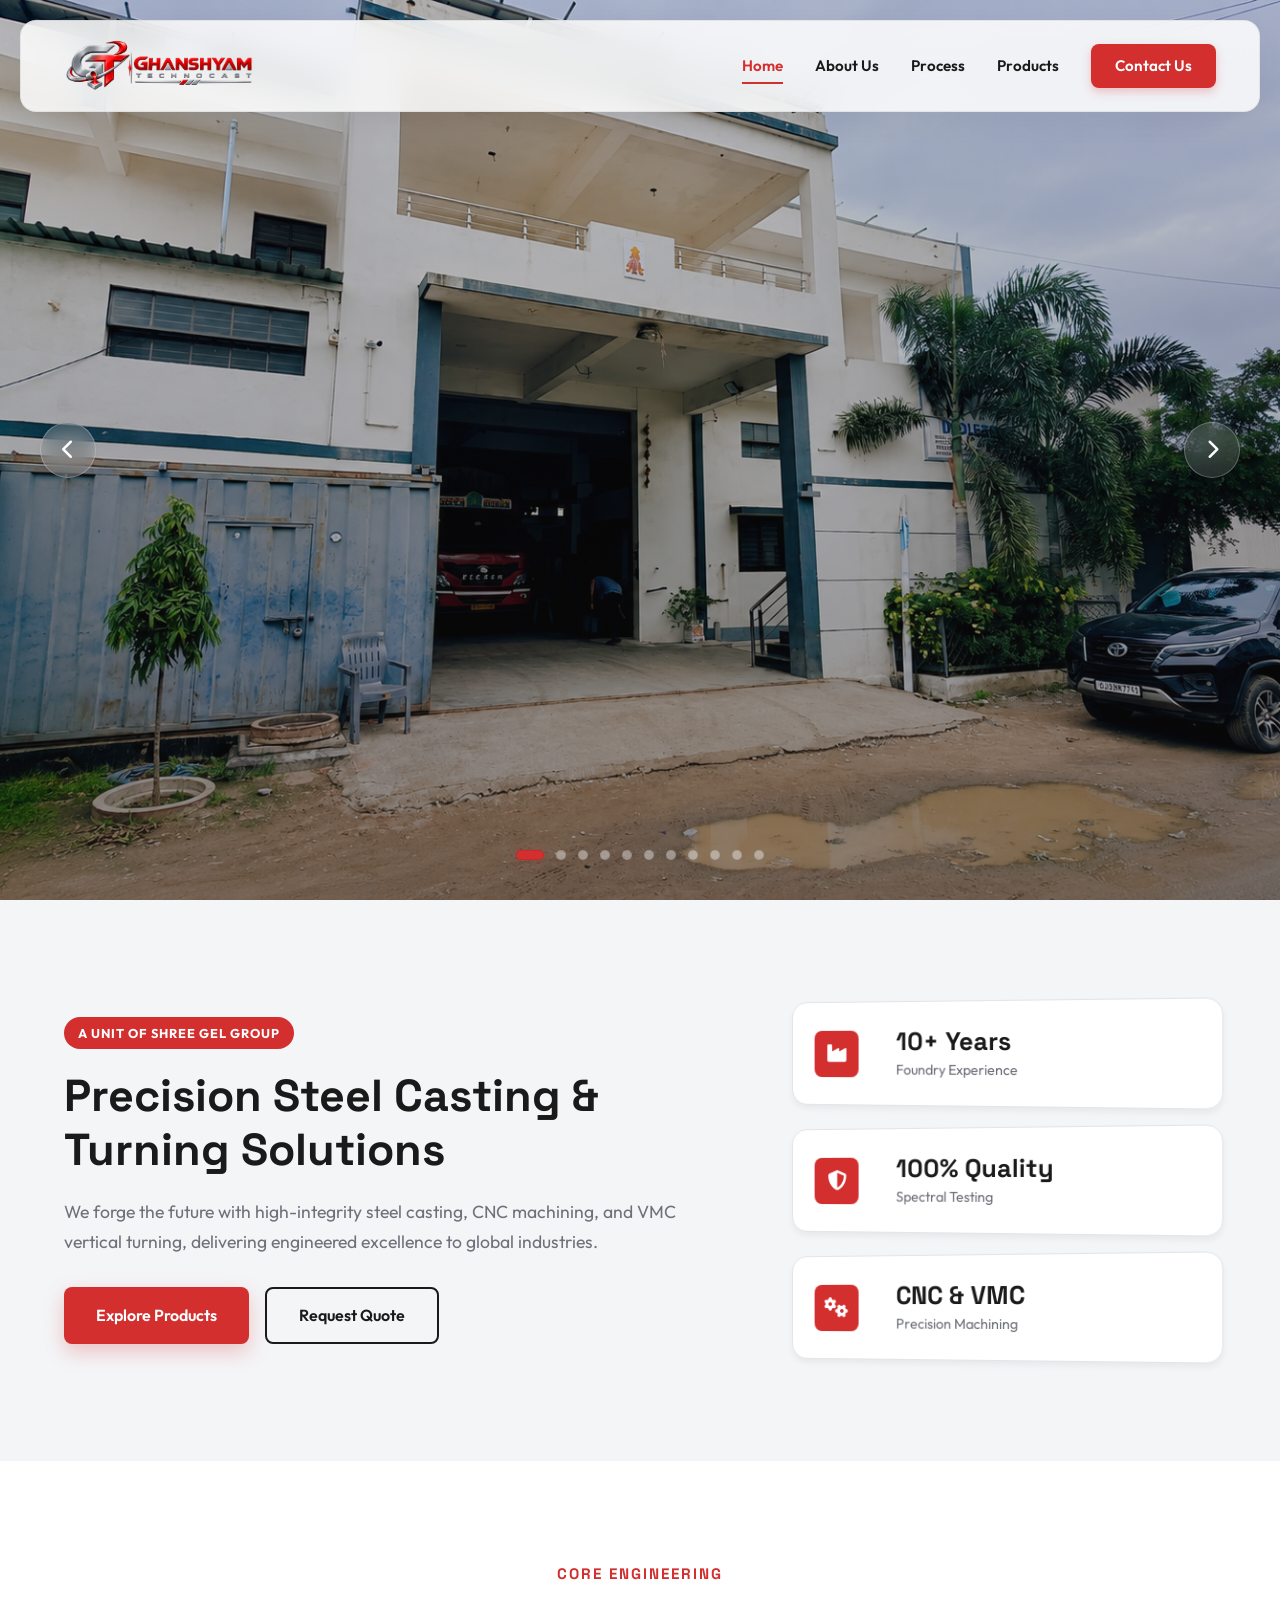
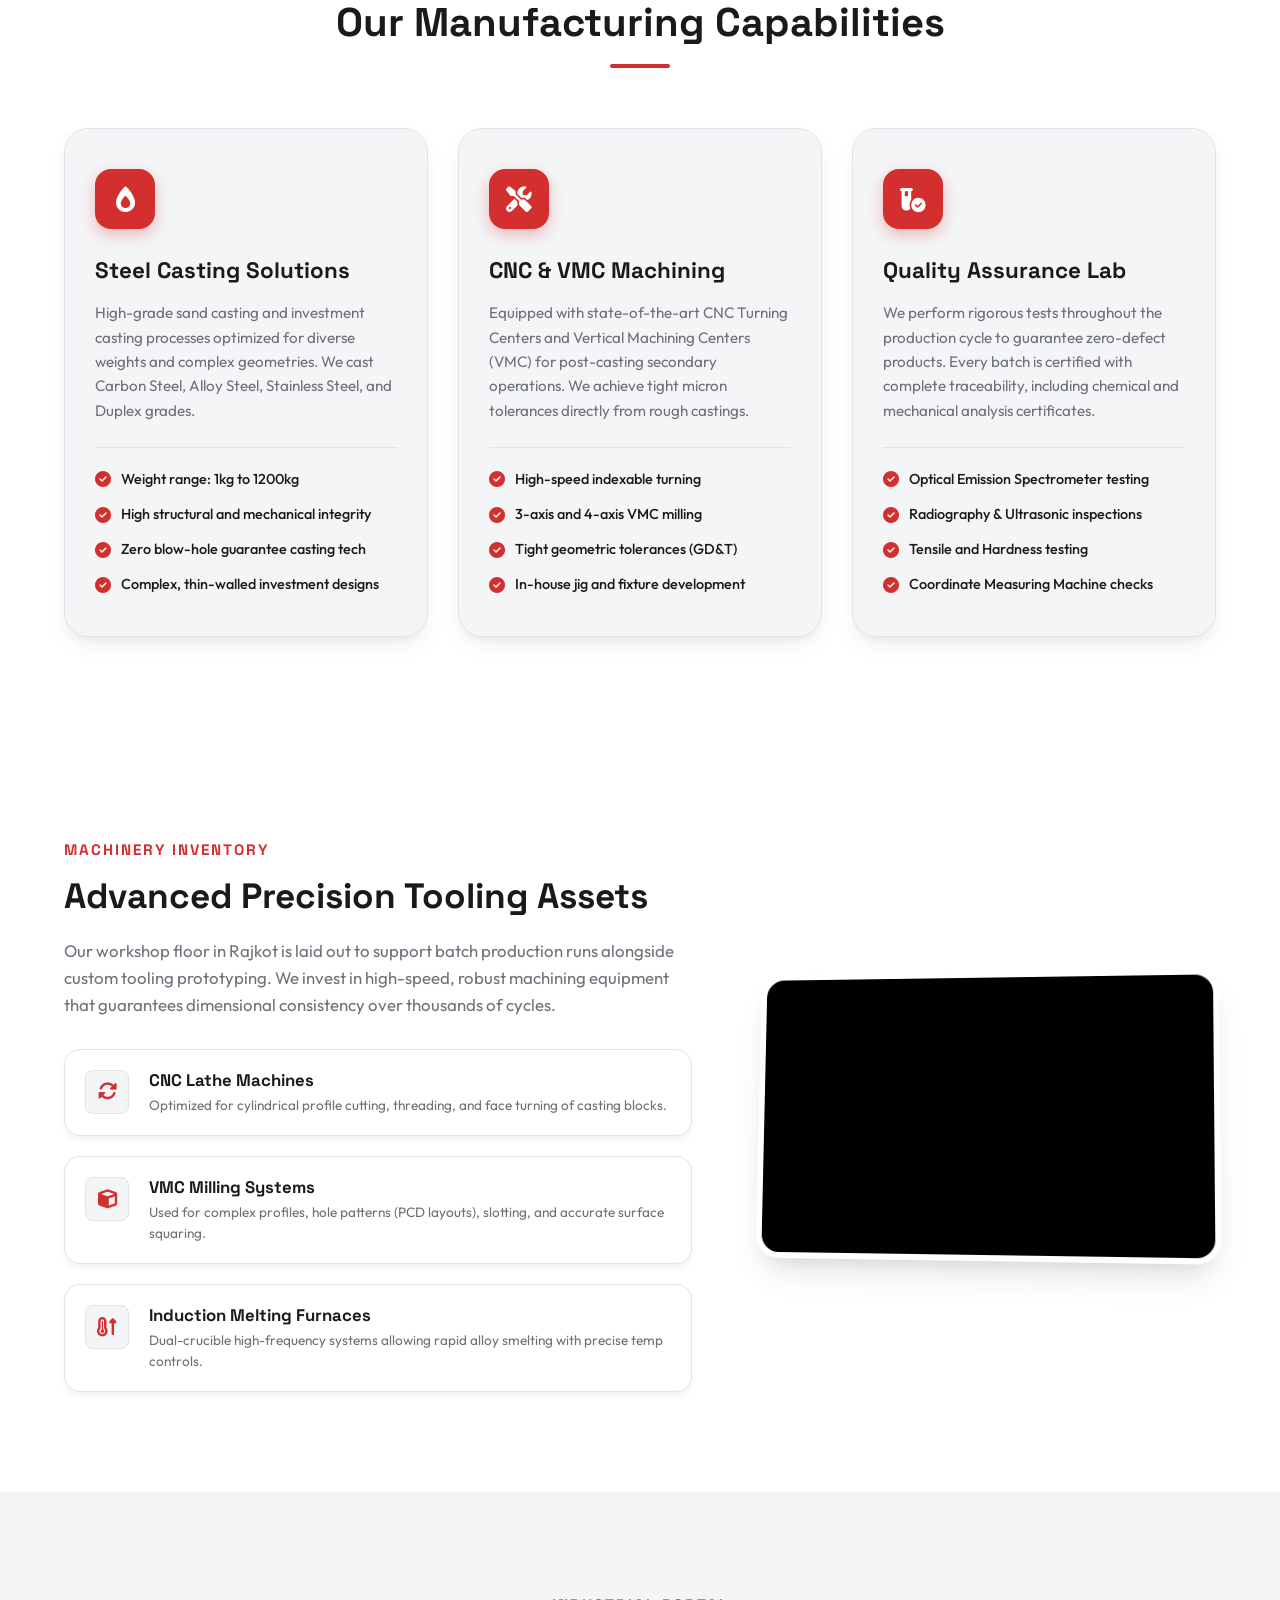
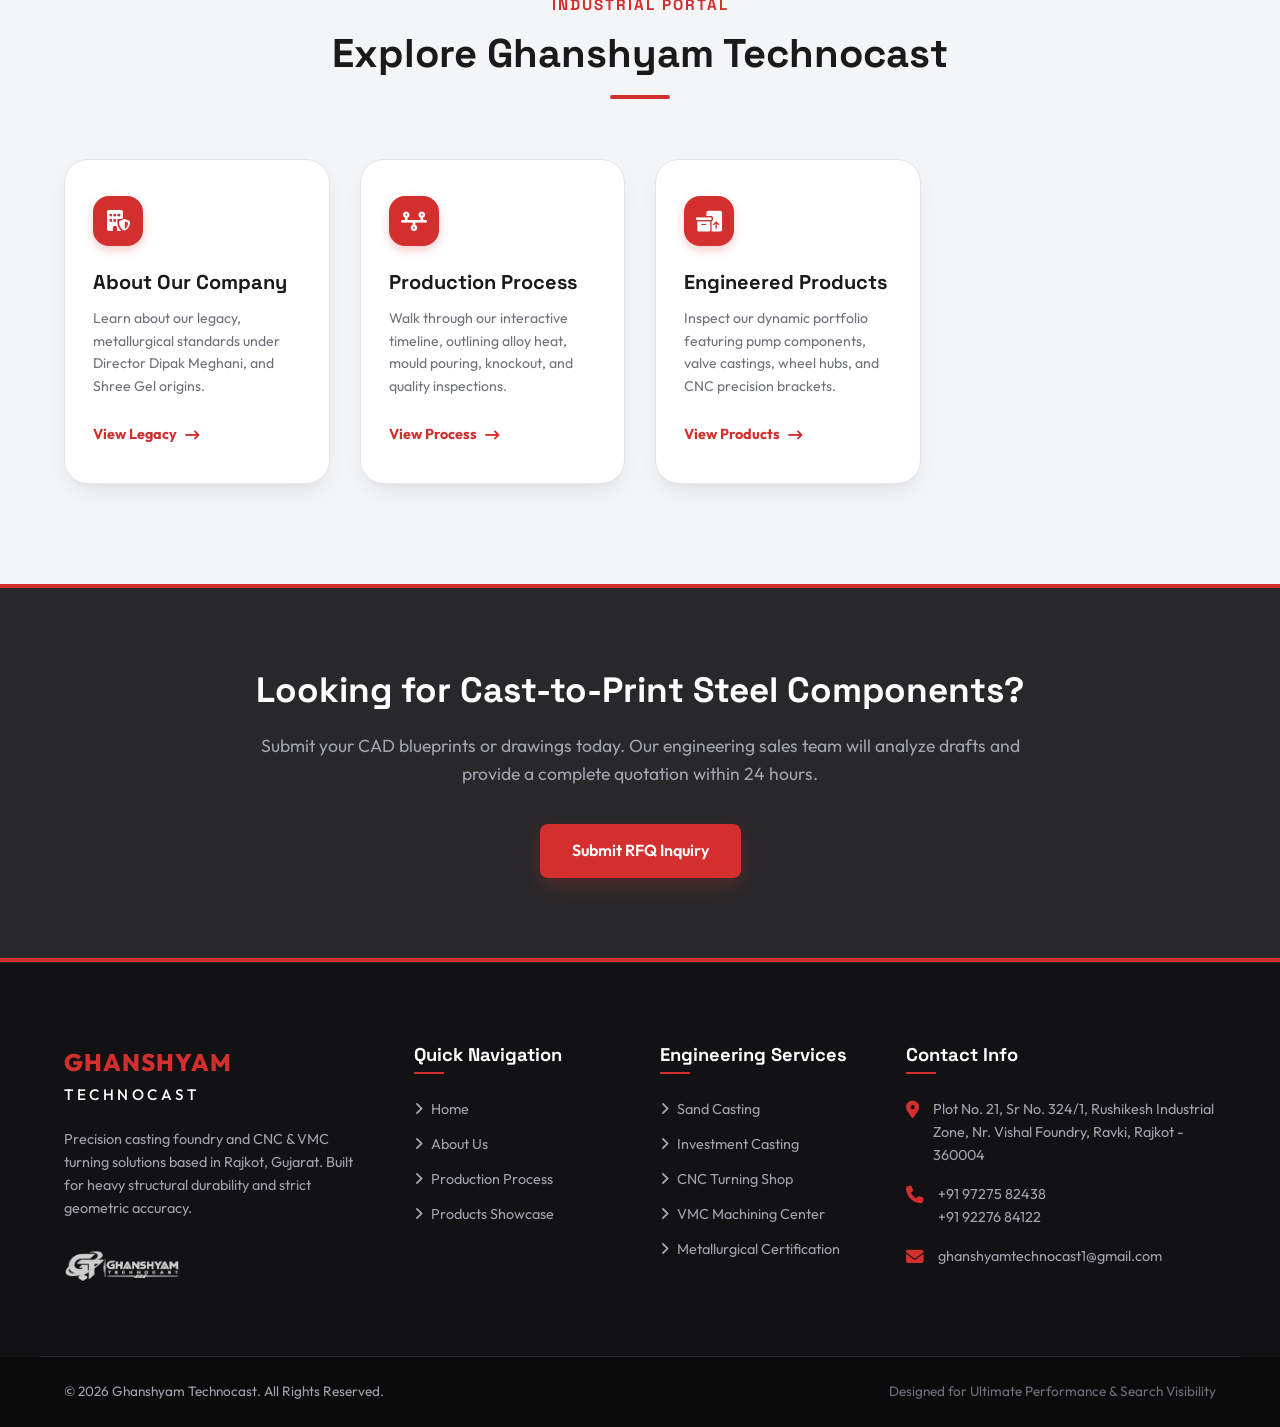
==== commit dc4371a8: "feat: replace hero slider images with 11 new custom images" ====
--- a/index.html
+++ b/index.html
@@ -109,18 +109,19 @@
 
     <!-- Hero Section -->
     <section id="home" class="hero-section">
-        <!-- Image Slider (10 Casting Images) -->
+        <!-- Image Slider (11 Casting Images) -->
         <div class="hero-slider">
-            <div class="slide active" style="background-image: linear-gradient(rgba(18, 18, 20, 0.2), rgba(18, 18, 20, 0.45)), url('images/casting1.png');"></div>
-            <div class="slide" style="background-image: linear-gradient(rgba(18, 18, 20, 0.2), rgba(18, 18, 20, 0.45)), url('images/casting2.png');"></div>
-            <div class="slide" style="background-image: linear-gradient(rgba(18, 18, 20, 0.2), rgba(18, 18, 20, 0.45)), url('images/casting3.png');"></div>
-            <div class="slide" style="background-image: linear-gradient(rgba(18, 18, 20, 0.2), rgba(18, 18, 20, 0.45)), url('images/casting4.png');"></div>
-            <div class="slide" style="background-image: linear-gradient(rgba(18, 18, 20, 0.2), rgba(18, 18, 20, 0.45)), url('images/casting5.png');"></div>
-            <div class="slide" style="background-image: linear-gradient(rgba(18, 18, 20, 0.2), rgba(18, 18, 20, 0.45)), url('images/casting6.png');"></div>
-            <div class="slide" style="background-image: linear-gradient(rgba(18, 18, 20, 0.2), rgba(18, 18, 20, 0.45)), url('images/casting7.png');"></div>
-            <div class="slide" style="background-image: linear-gradient(rgba(18, 18, 20, 0.2), rgba(18, 18, 20, 0.45)), url('images/casting8.png');"></div>
-            <div class="slide" style="background-image: linear-gradient(rgba(18, 18, 20, 0.2), rgba(18, 18, 20, 0.45)), url('images/casting9.png');"></div>
-            <div class="slide" style="background-image: linear-gradient(rgba(18, 18, 20, 0.2), rgba(18, 18, 20, 0.45)), url('images/casting10.png');"></div>
+            <div class="slide active" style="background-image: linear-gradient(rgba(18, 18, 20, 0.2), rgba(18, 18, 20, 0.45)), url('images/slide1.png');"></div>
+            <div class="slide" style="background-image: linear-gradient(rgba(18, 18, 20, 0.2), rgba(18, 18, 20, 0.45)), url('images/slide2.png');"></div>
+            <div class="slide" style="background-image: linear-gradient(rgba(18, 18, 20, 0.2), rgba(18, 18, 20, 0.45)), url('images/slide3.png');"></div>
+            <div class="slide" style="background-image: linear-gradient(rgba(18, 18, 20, 0.2), rgba(18, 18, 20, 0.45)), url('images/slide4.png');"></div>
+            <div class="slide" style="background-image: linear-gradient(rgba(18, 18, 20, 0.2), rgba(18, 18, 20, 0.45)), url('images/slide5.png');"></div>
+            <div class="slide" style="background-image: linear-gradient(rgba(18, 18, 20, 0.2), rgba(18, 18, 20, 0.45)), url('images/slide6.png');"></div>
+            <div class="slide" style="background-image: linear-gradient(rgba(18, 18, 20, 0.2), rgba(18, 18, 20, 0.45)), url('images/slide7.png');"></div>
+            <div class="slide" style="background-image: linear-gradient(rgba(18, 18, 20, 0.2), rgba(18, 18, 20, 0.45)), url('images/slide8.png');"></div>
+            <div class="slide" style="background-image: linear-gradient(rgba(18, 18, 20, 0.2), rgba(18, 18, 20, 0.45)), url('images/slide9.png');"></div>
+            <div class="slide" style="background-image: linear-gradient(rgba(18, 18, 20, 0.2), rgba(18, 18, 20, 0.45)), url('images/slide10.png');"></div>
+            <div class="slide" style="background-image: linear-gradient(rgba(18, 18, 20, 0.2), rgba(18, 18, 20, 0.45)), url('images/slide11.png');"></div>
         </div>
 
         <!-- Slider Navigation Controls -->
@@ -143,6 +144,7 @@
             <span class="dot" data-slide="7"></span>
             <span class="dot" data-slide="8"></span>
             <span class="dot" data-slide="9"></span>
+            <span class="dot" data-slide="10"></span>
         </div>
 
     </section>
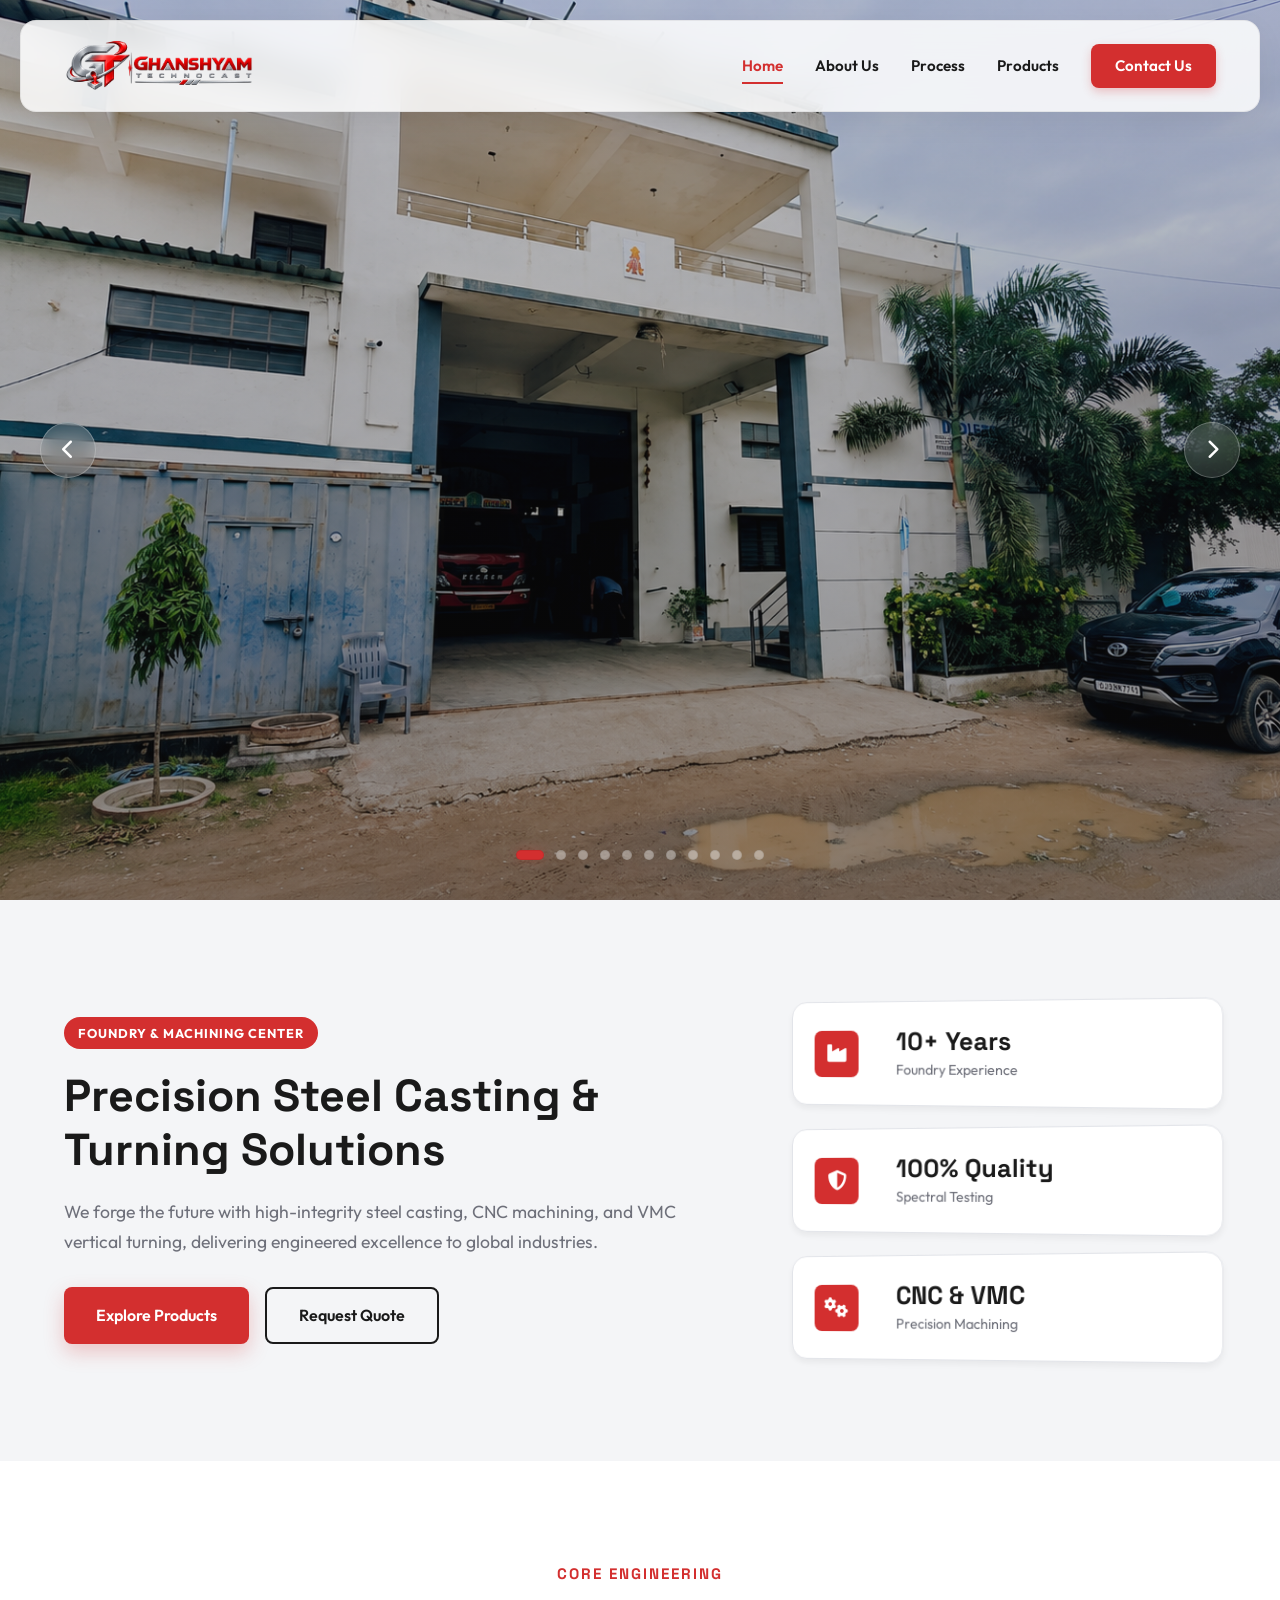
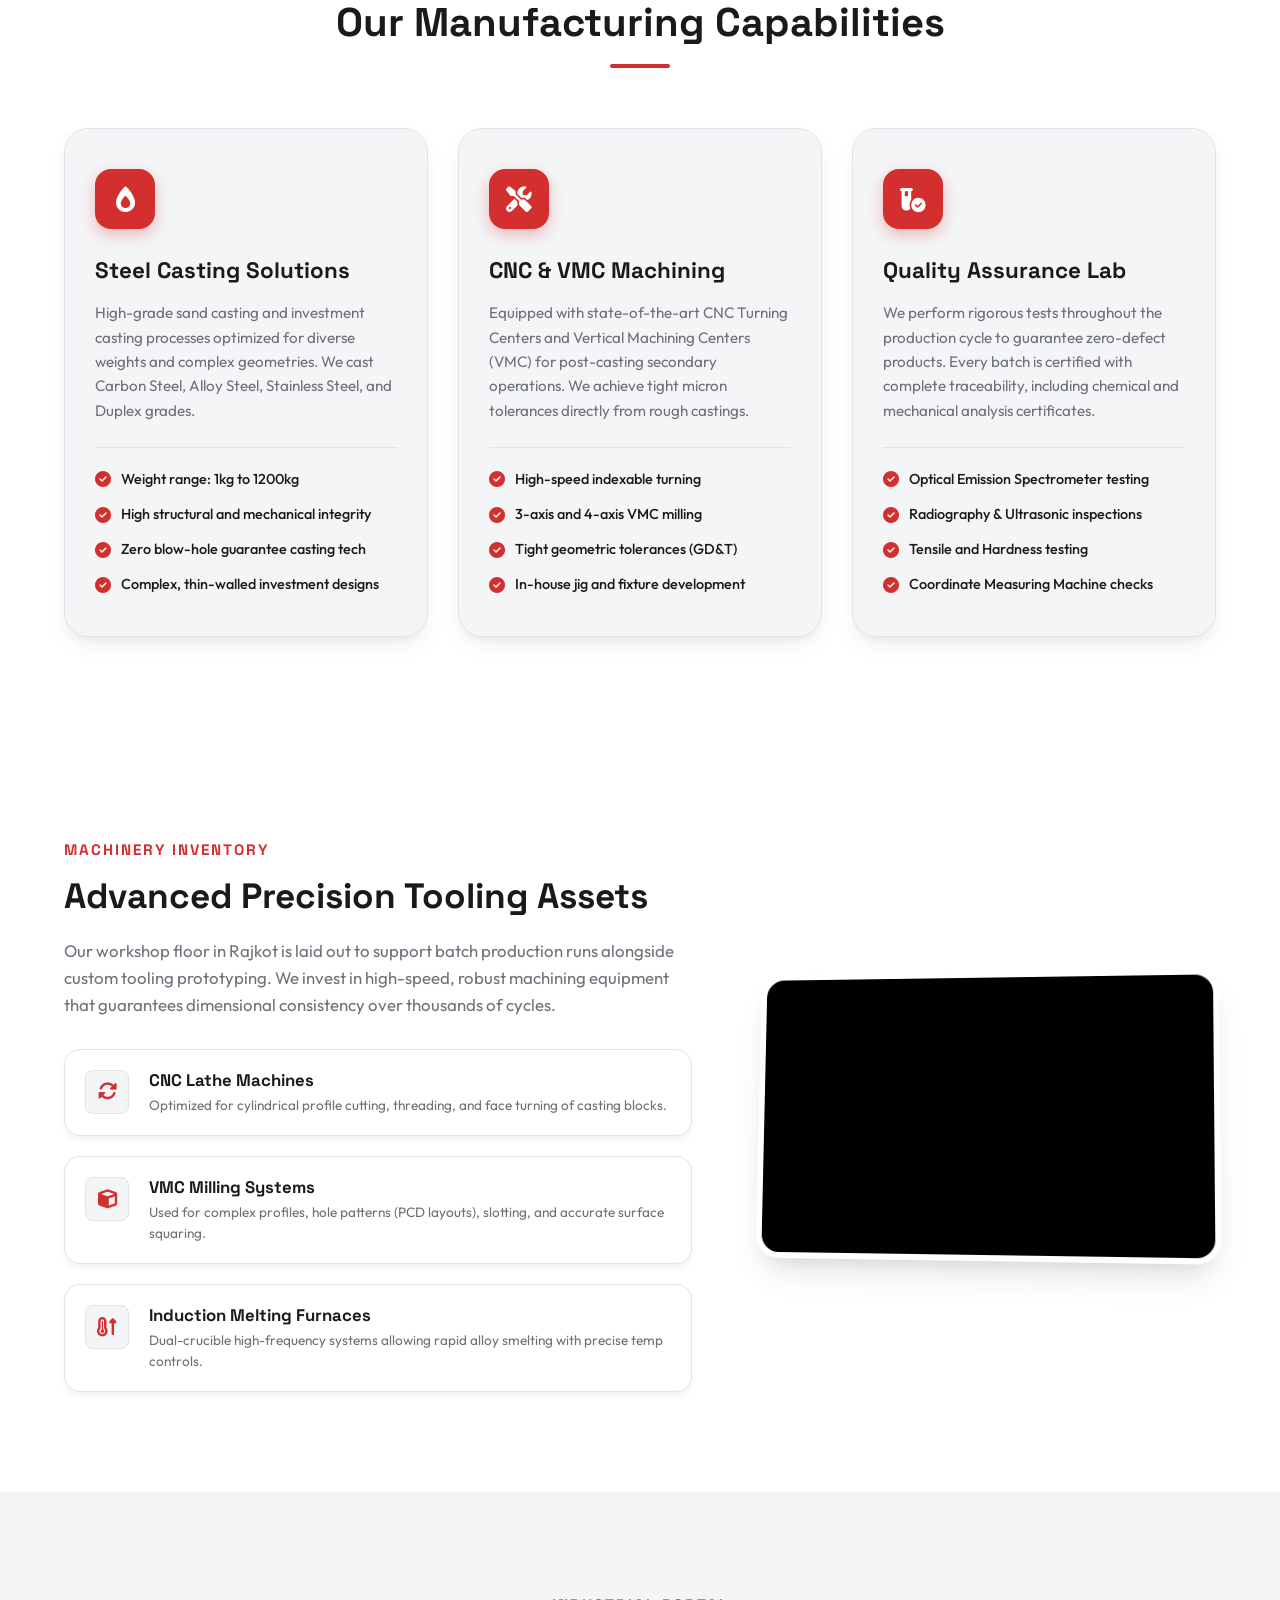
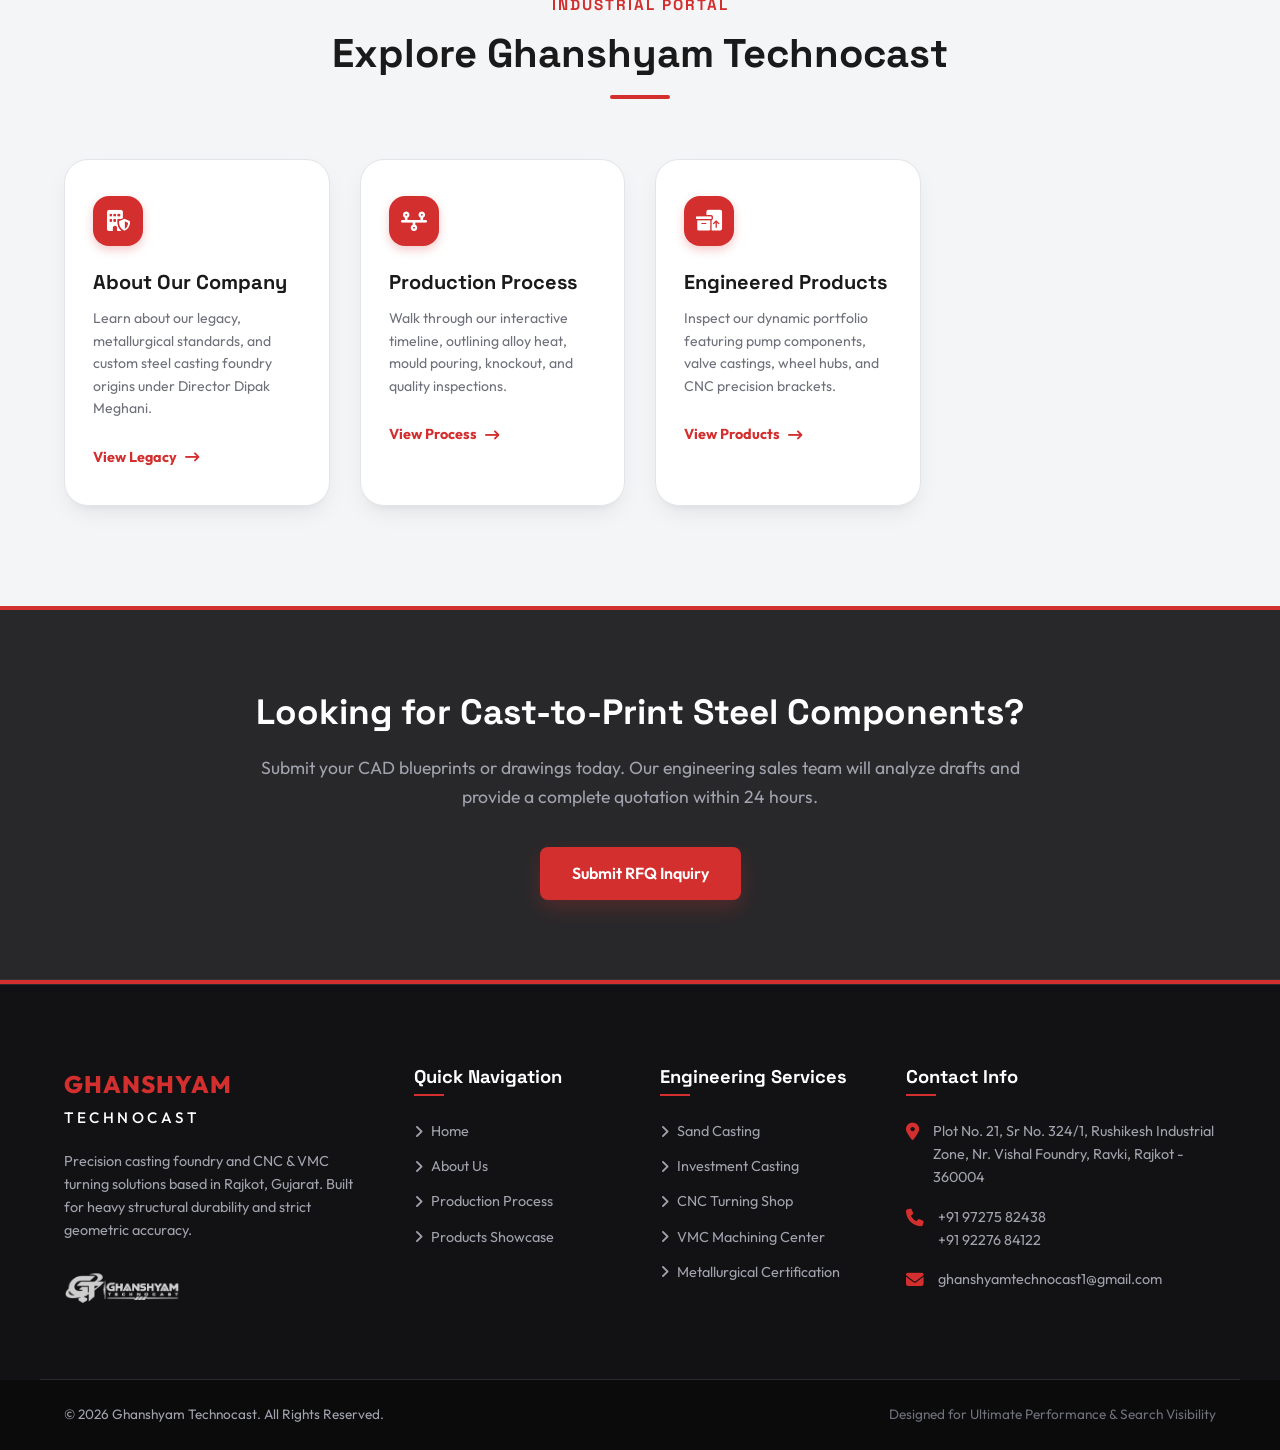
==== commit 73002ae4: "feat: remove shree gel branding, restore high-quality product images, add canonical tags and sitemap" ====
--- a/index.html
+++ b/index.html
@@ -7,7 +7,7 @@
     
     <!-- SEO Meta Tags -->
     <meta name="description" content="Ghanshyam Technocast is a premier steel casting foundry and precision CNC & VMC turning solutions provider in Rajkot, Gujarat. Specializing in high-quality custom metal castings and machined engineering components.">
-    <meta name="keywords" content="Steel Casting, Investment Casting, Sand Casting, CNC Turning, VMC Machining, Ghanshyam Technocast, Foundry Rajkot, Steel Foundry Gujarat, Precision Machining, Dipak Meghani, Shree Gel, Industrial Castings">
+    <meta name="keywords" content="Steel Casting, Investment Casting, Sand Casting, CNC Turning, VMC Machining, Ghanshyam Technocast, Foundry Rajkot, Steel Foundry Gujarat, Precision Machining, Dipak Meghani, Industrial Castings">
     <meta name="author" content="Ghanshyam Technocast">
     <meta name="robots" content="index, follow">
     
@@ -27,6 +27,7 @@
     <link rel="stylesheet" href="https://cdnjs.cloudflare.com/ajax/libs/font-awesome/6.4.0/css/all.min.css">
 
     <!-- Custom CSS -->
+    <link rel="canonical" href="https://www.ghanshyamtechnocast.com/">
     <link rel="stylesheet" href="style.css?v=1.4">
 
     <!-- JSON-LD Structured Data (SEO) -->
@@ -153,7 +154,7 @@
     <section id="intro-overview" class="intro-overview-section scroll-reveal" style="background-color: var(--color-bg-light);">
         <div class="container intro-overview-grid">
             <div class="intro-text-column">
-                <div class="badge" style="display: inline-block; background: var(--color-primary); color: #ffffff; padding: 6px 14px; border-radius: var(--radius-full); font-size: 0.8rem; font-weight: 700; letter-spacing: 1px; text-transform: uppercase; margin-bottom: 20px;">A Unit of Shree Gel Group</div>
+                <div class="badge" style="display: inline-block; background: var(--color-primary); color: #ffffff; padding: 6px 14px; border-radius: var(--radius-full); font-size: 0.8rem; font-weight: 700; letter-spacing: 1px; text-transform: uppercase; margin-bottom: 20px;">Foundry & Machining Center</div>
                 <h2 class="intro-title" style="font-size: 2.8rem; font-weight: 800; color: var(--color-text-dark); margin-bottom: 20px; line-height: 1.2;">Precision Steel Casting & Turning Solutions</h2>
                 <p class="intro-subtitle" style="font-size: 1.1rem; color: var(--color-text-muted); line-height: 1.7; margin-bottom: 30px;">We forge the future with high-integrity steel casting, CNC machining, and VMC vertical turning, delivering engineered excellence to global industries.</p>
                 <div class="intro-actions" style="display: flex; gap: 16px;">
@@ -313,7 +314,7 @@
                     <div class="card-inner">
                         <div class="portal-icon"><i class="fa-solid fa-building-shield"></i></div>
                         <h3>About Our Company</h3>
-                        <p>Learn about our legacy, metallurgical standards under Director Dipak Meghani, and Shree Gel origins.</p>
+                        <p>Learn about our legacy, metallurgical standards, and custom steel casting foundry origins under Director Dipak Meghani.</p>
                         <a href="about.html" class="portal-link">View Legacy <i class="fa-solid fa-arrow-right-long"></i></a>
                     </div>
                 </div>
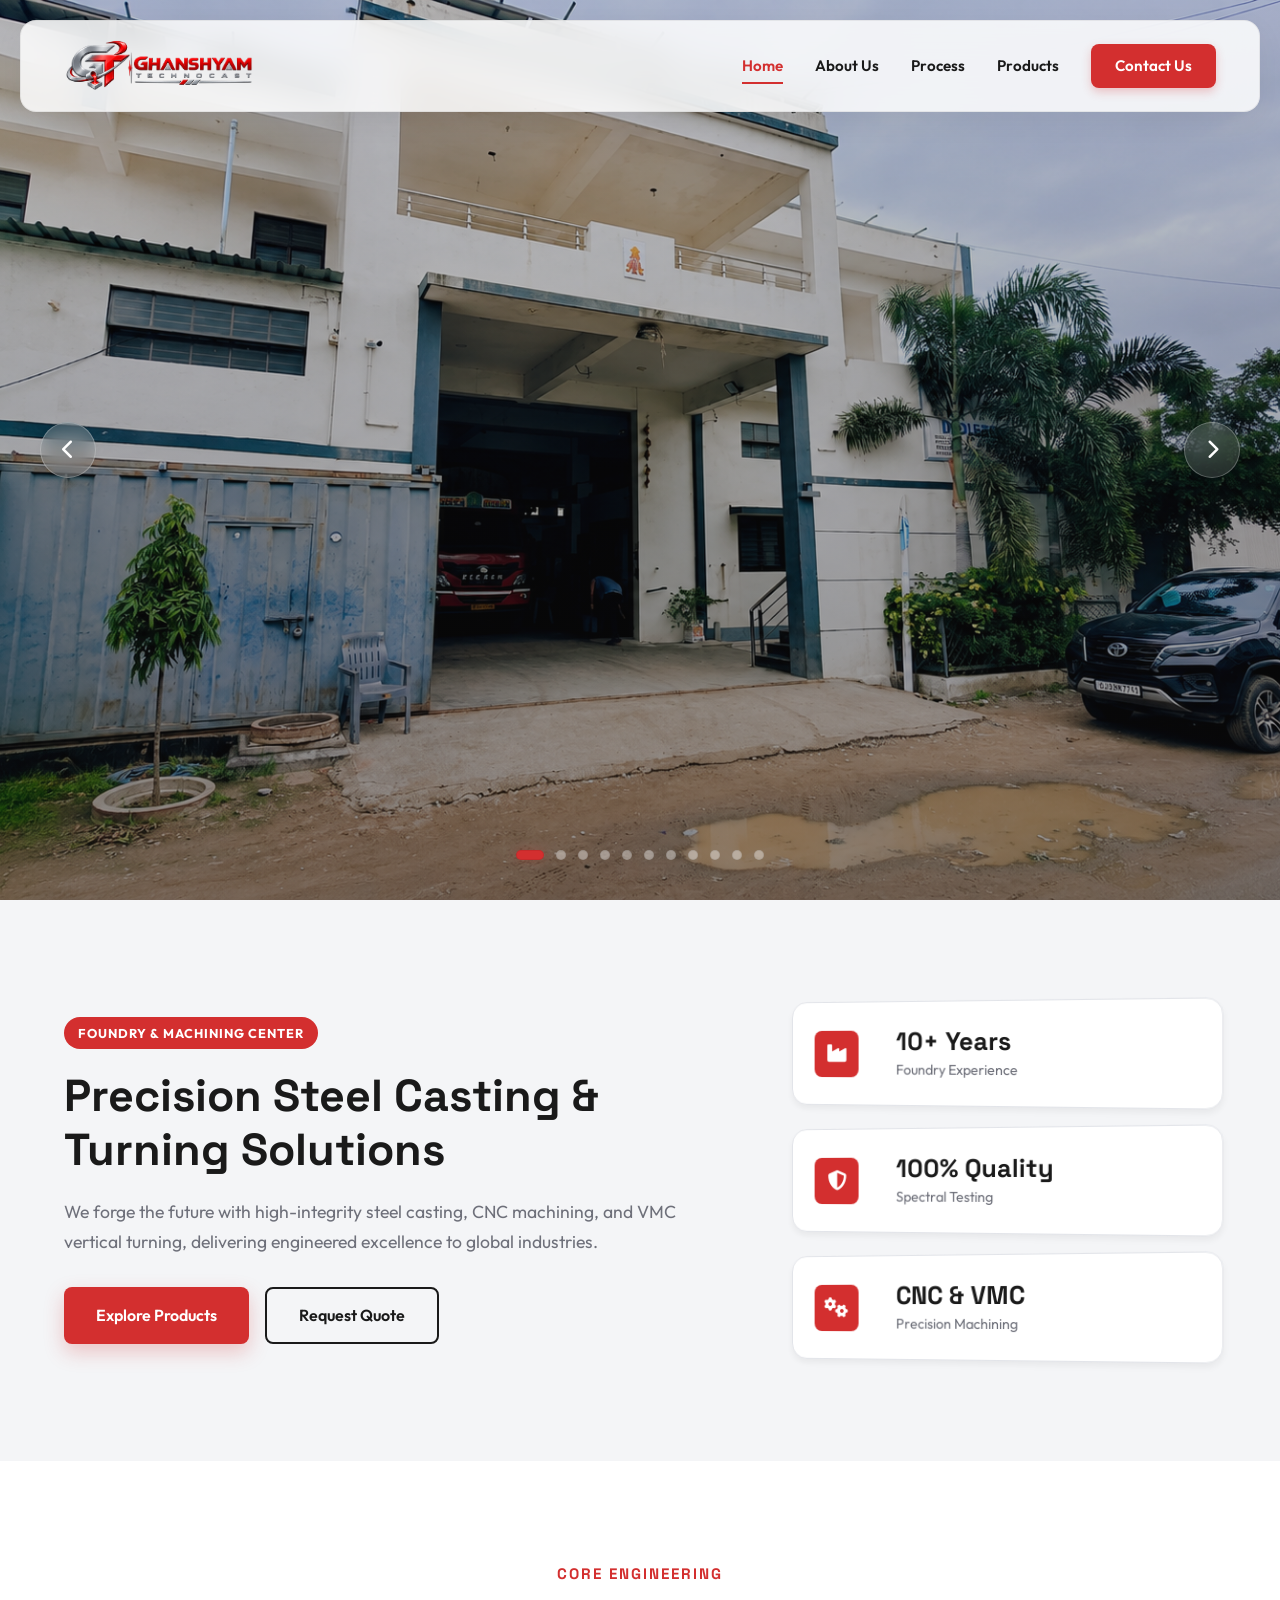
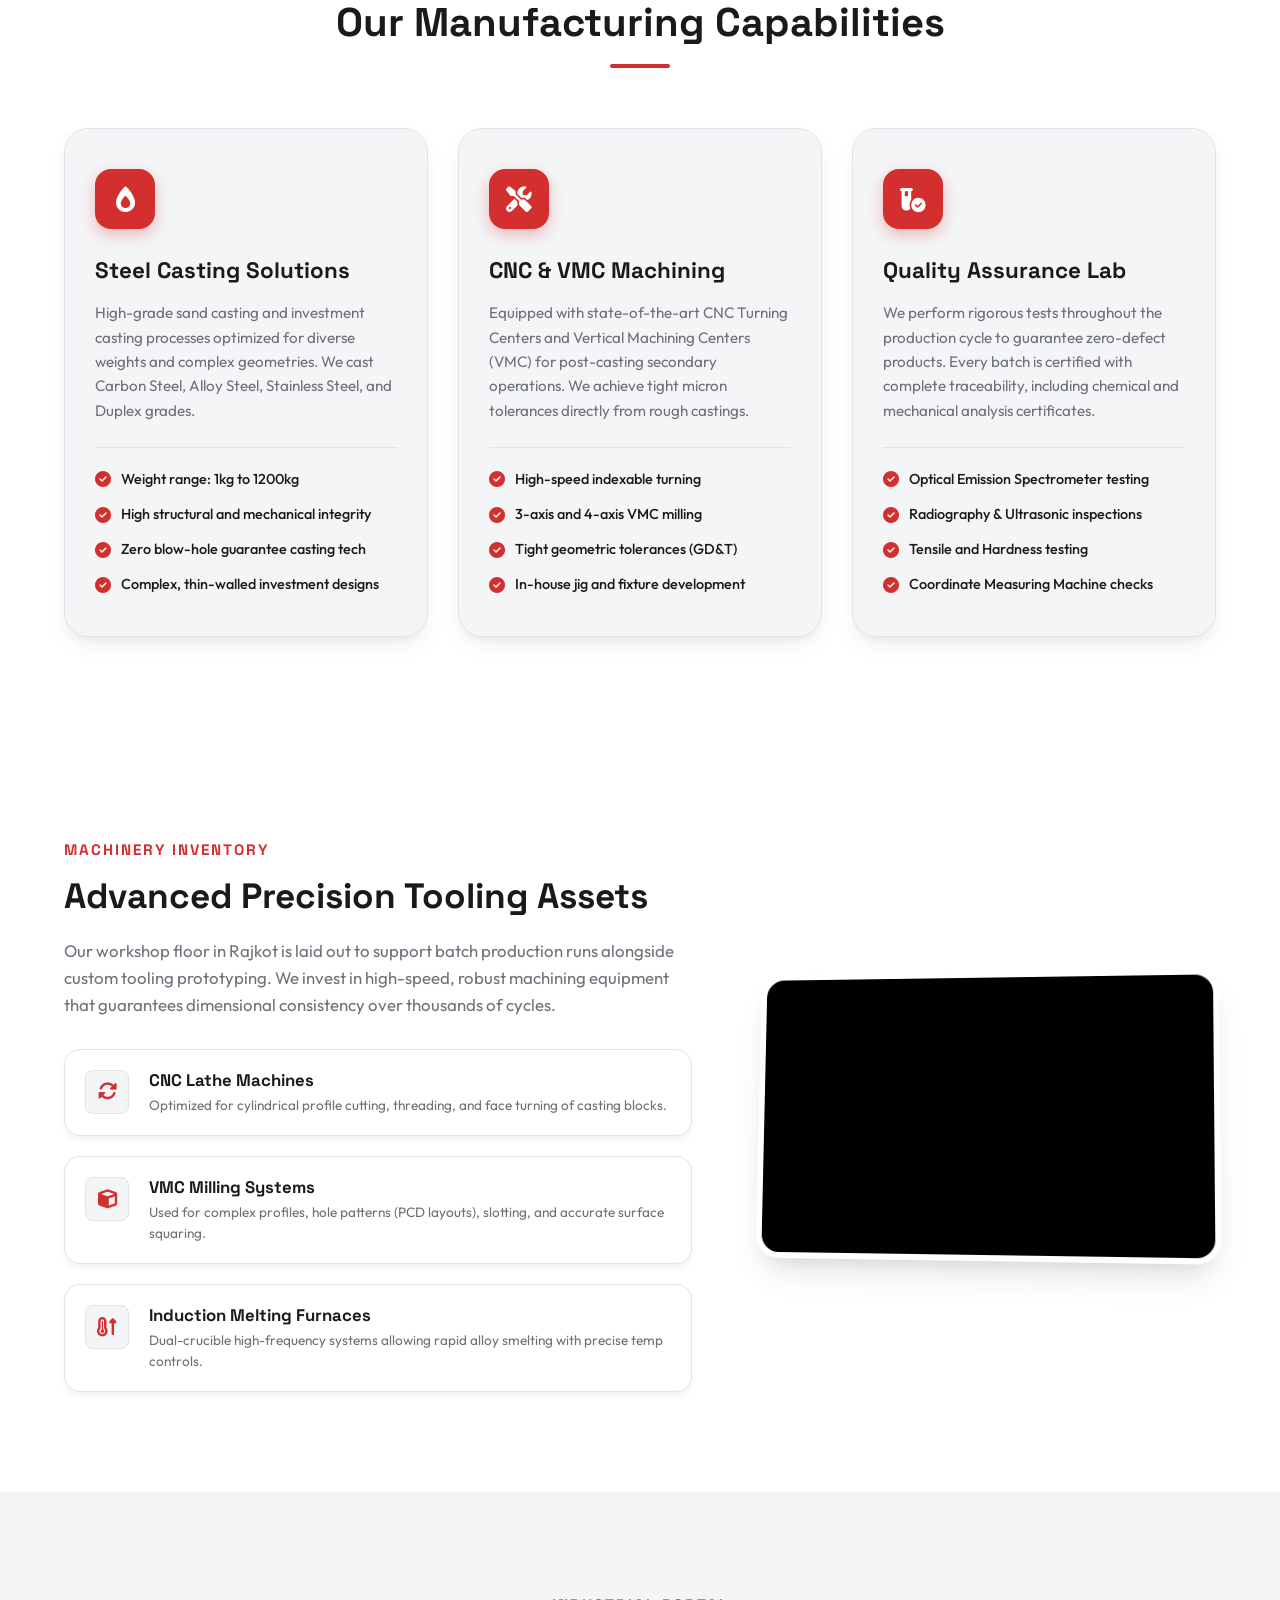
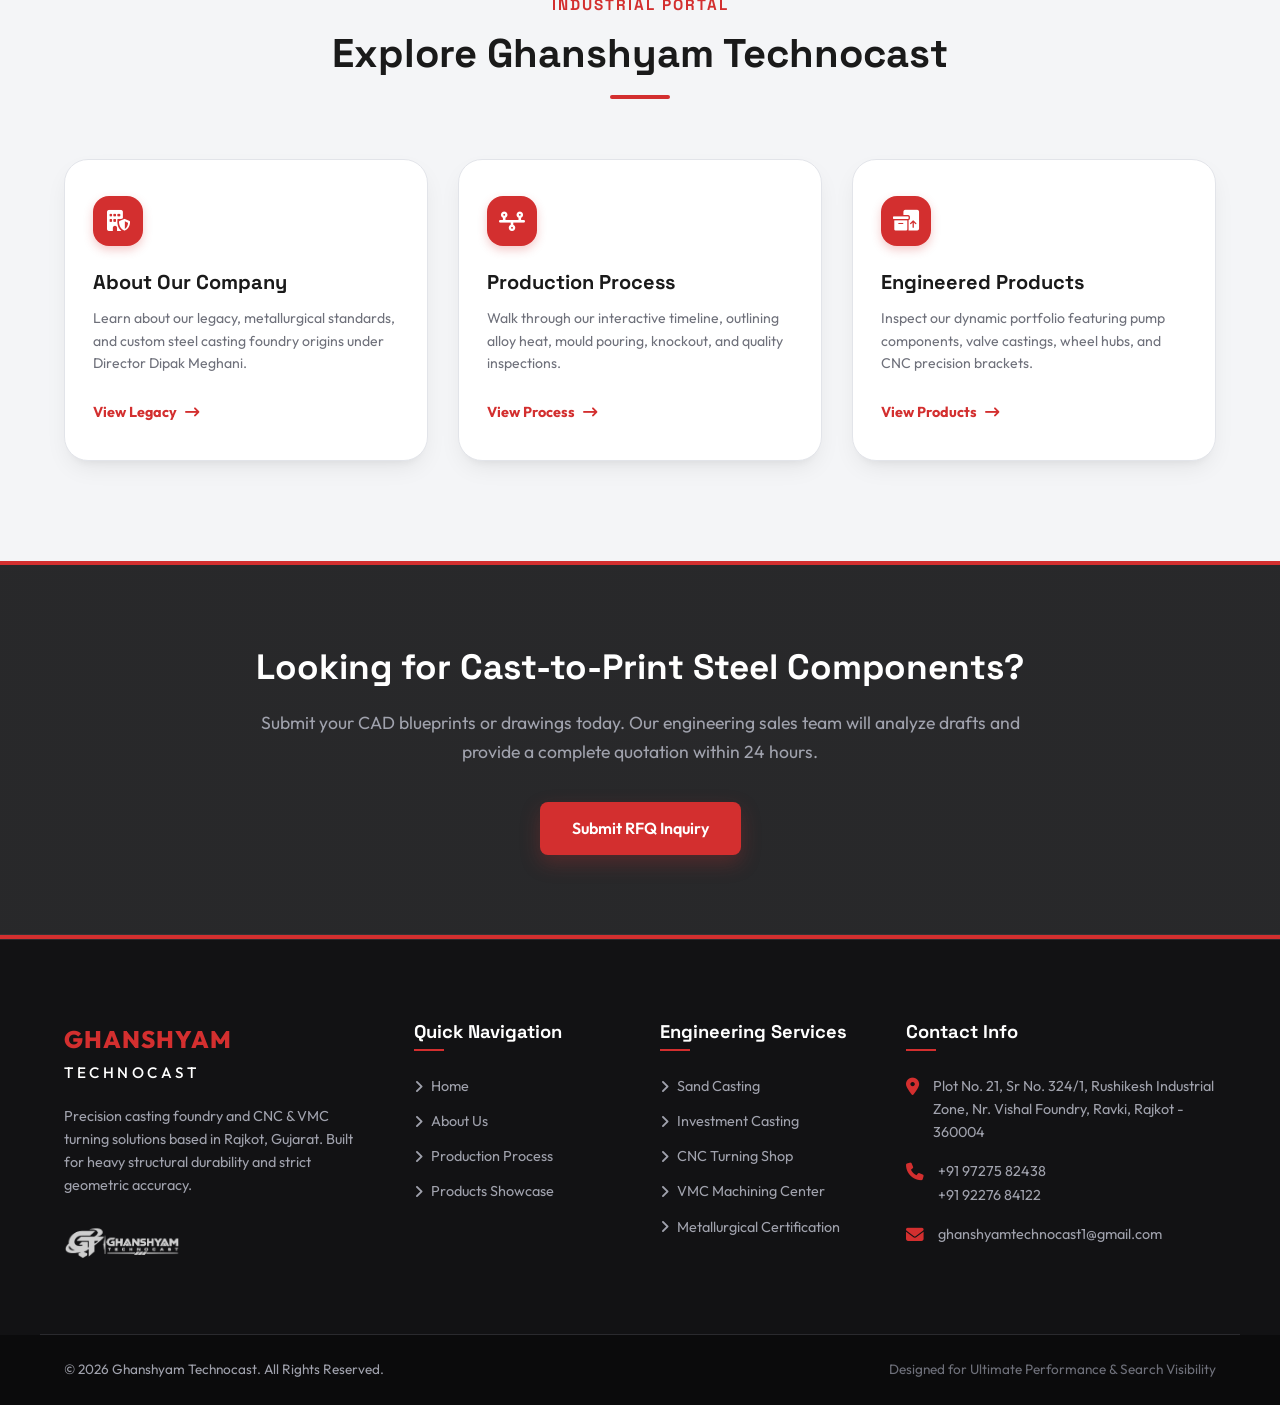
==== commit 8b705a3e: "style: change portal-grid to 3 columns to center cards and update query cache version" ====
--- a/index.html
+++ b/index.html
@@ -28,7 +28,7 @@
 
     <!-- Custom CSS -->
     <link rel="canonical" href="https://www.ghanshyamtechnocast.com/">
-    <link rel="stylesheet" href="style.css?v=1.4">
+    <link rel="stylesheet" href="style.css?v=1.5">
 
     <!-- JSON-LD Structured Data (SEO) -->
     <script type="application/ld+json">
--- a/style.css
+++ b/style.css
@@ -2243,7 +2243,7 @@
 
 .portal-grid {
     display: grid;
-    grid-template-columns: repeat(4, 1fr);
+    grid-template-columns: repeat(3, 1fr);
     gap: 30px;
 }
 
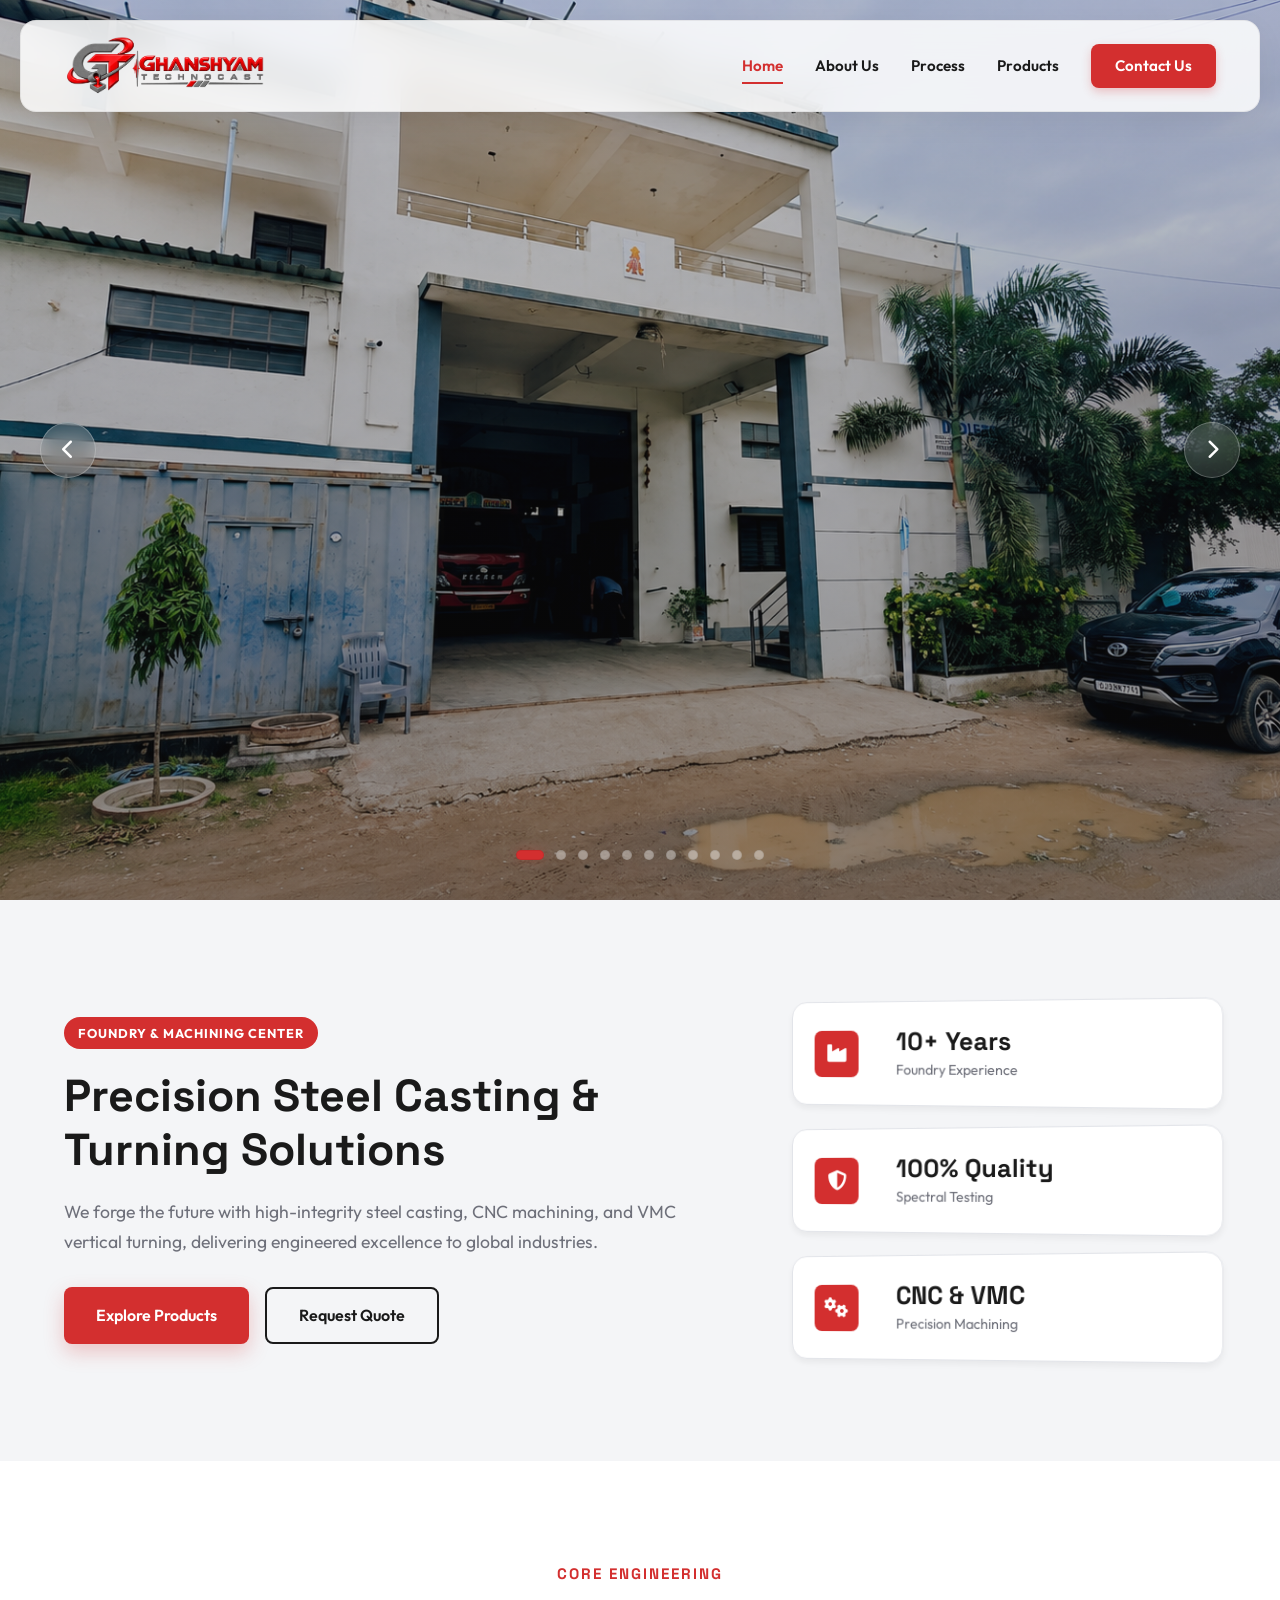
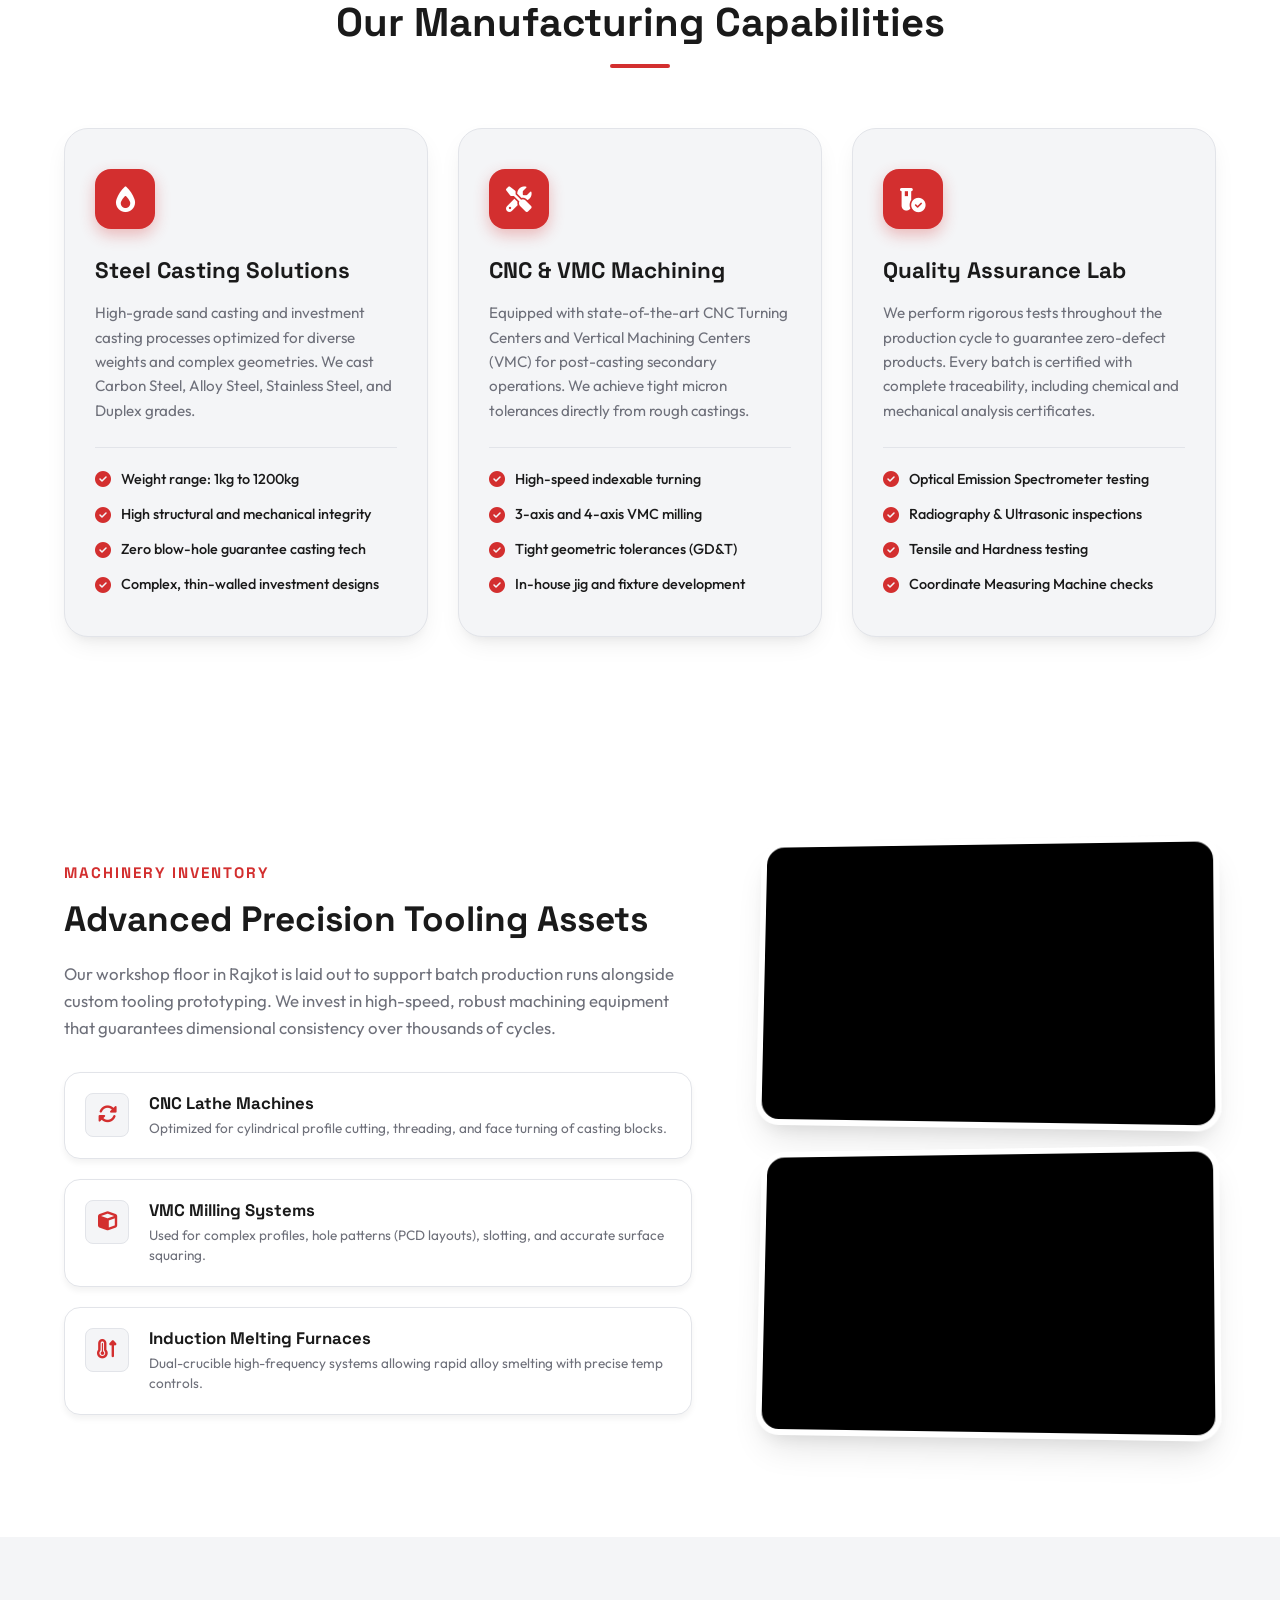
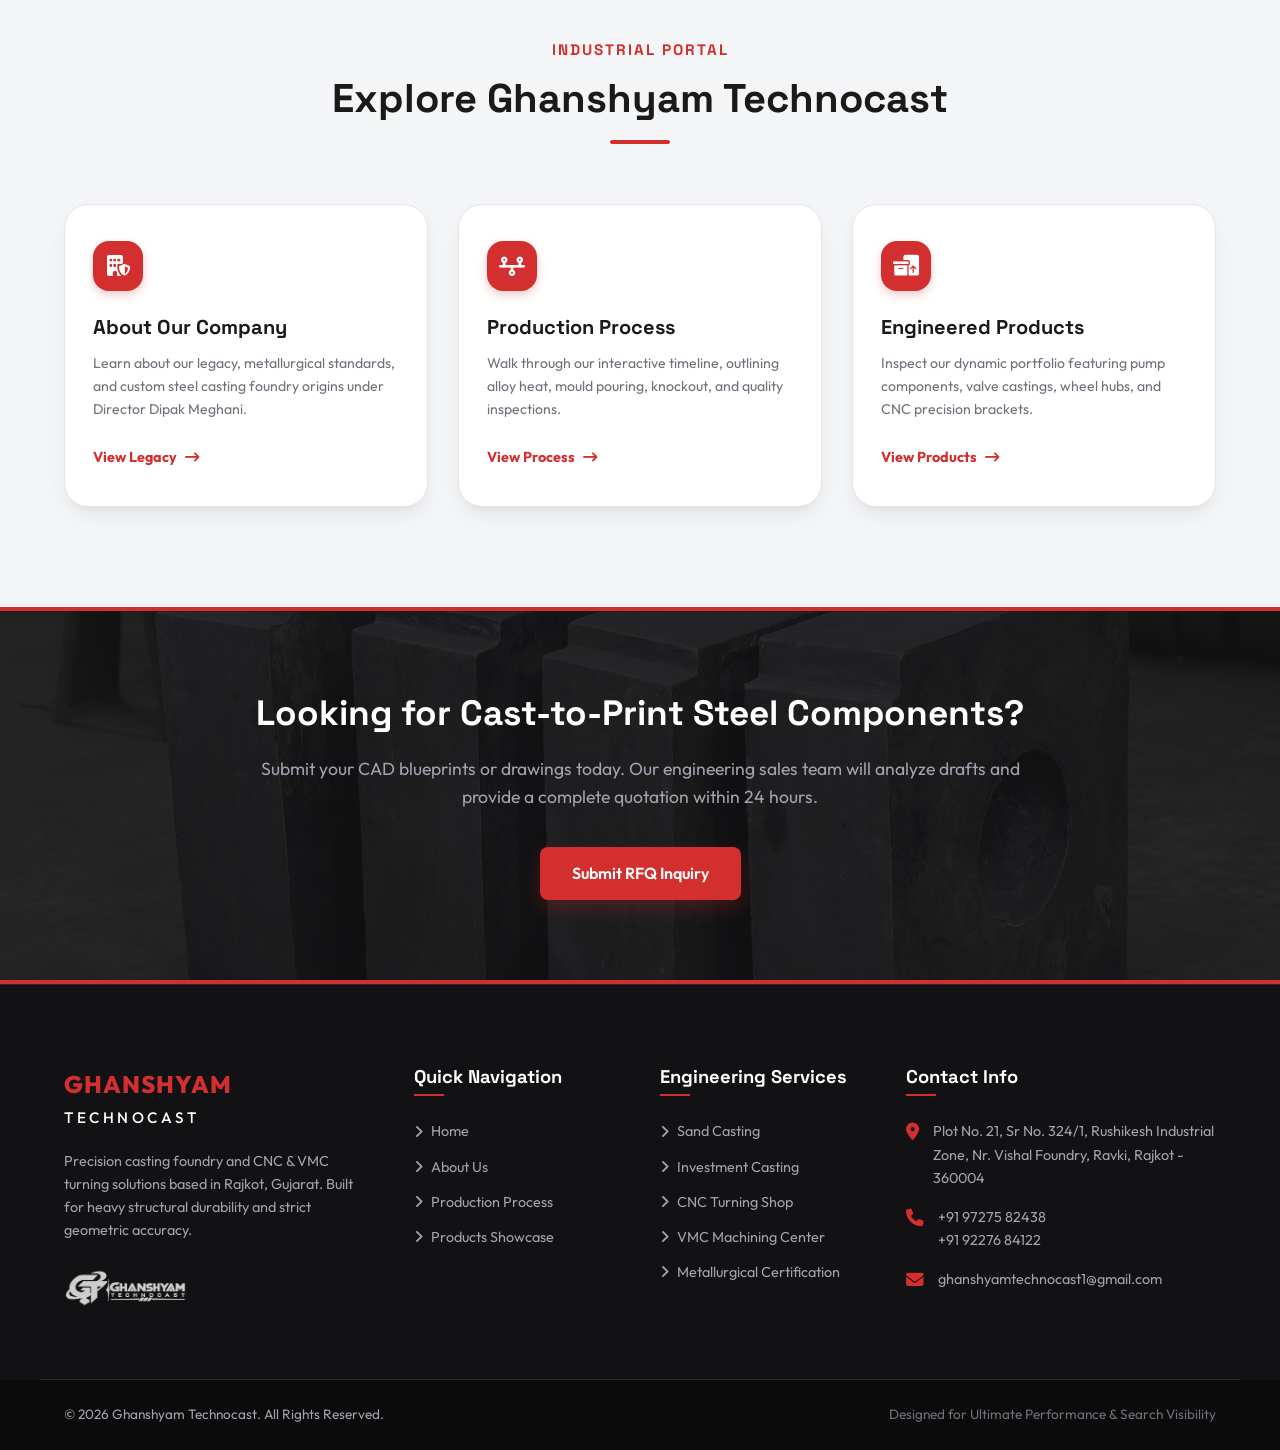
==== commit 4771f8f9: "feat: update logos, page background images, and stack machinery videos" ====
--- a/index.html
+++ b/index.html
@@ -4,6 +4,9 @@
     <meta charset="UTF-8">
     <meta name="viewport" content="width=device-width, initial-scale=1.0">
     <title>Ghanshyam Technocast | Steel Castings & CNC VMC Machining Rajkot</title>
+    
+    <!-- Favicon -->
+    <link rel="icon" type="image/png" href="Favicon.png?v=1.2">
     
     <!-- SEO Meta Tags -->
     <meta name="description" content="Ghanshyam Technocast is a premier steel casting foundry and precision CNC & VMC turning solutions provider in Rajkot, Gujarat. Specializing in high-quality custom metal castings and machined engineering components.">
@@ -89,7 +92,7 @@
     <header class="header">
         <div class="container header-container">
             <a href="index.html" class="logo-image-link">
-                <img src="Ghanshyam Technocast Logo.png?v=1.5" alt="Ghanshyam Technocast Logo" class="navbar-logo-img">
+                <img src="Ghanshyam Technocast Logo.png?v=2.0" alt="Ghanshyam Technocast Logo" class="navbar-logo-img">
             </a>
             
             <nav class="nav-menu">
@@ -286,10 +289,16 @@
                     </div>
                 </div>
 
-                <div class="quality-visual-box">
+                <div class="quality-visual-box" style="flex-direction: column; gap: 20px;">
                     <div class="video-card-3d">
                         <video class="machinery-video-player" autoplay muted loop playsinline>
-                            <source src="Technocast Video.mp4" type="video/mp4">
+                            <source src="Ghanshyam technocast video.mp4" type="video/mp4">
+                            Your browser does not support the video tag.
+                        </video>
+                    </div>
+                    <div class="video-card-3d">
+                        <video class="machinery-video-player" autoplay muted loop playsinline>
+                            <source src="Casting video.mp4" type="video/mp4">
                             Your browser does not support the video tag.
                         </video>
                     </div>
@@ -345,7 +354,7 @@
     </section>
 
     <!-- Call to Action Banner -->
-    <section class="qc-banner scroll-reveal">
+    <section class="qc-banner scroll-reveal" style="background-image: linear-gradient(rgba(18, 18, 20, 0.9), rgba(18, 18, 20, 0.9)), url('images/slide2.png?v=2.0');">
         <div class="container qc-wrapper">
             <div class="qc-content">
                 <h2>Looking for Cast-to-Print Steel Components?</h2>
@@ -367,7 +376,7 @@
                 </a>
                 <p class="brand-desc">Precision casting foundry and CNC & VMC turning solutions based in Rajkot, Gujarat. Built for heavy structural durability and strict geometric accuracy.</p>
                 <div class="footer-logo-container" style="margin-top: 15px;">
-                    <img src="Ghanshyam Technocast Logo.png?v=1.5" alt="Ghanshyam Technocast Logo" class="footer-logo-img" style="max-height: 45px; width: auto; object-fit: contain; filter: brightness(0) invert(1); opacity: 0.8; transition: opacity 0.3s ease;">
+                    <img src="Ghanshyam Technocast Logo.png?v=2.0" alt="Ghanshyam Technocast Logo" class="footer-logo-img" style="max-height: 45px; width: auto; object-fit: contain; filter: brightness(0) invert(1); opacity: 0.8; transition: opacity 0.3s ease;">
                 </div>
             </div>
 
